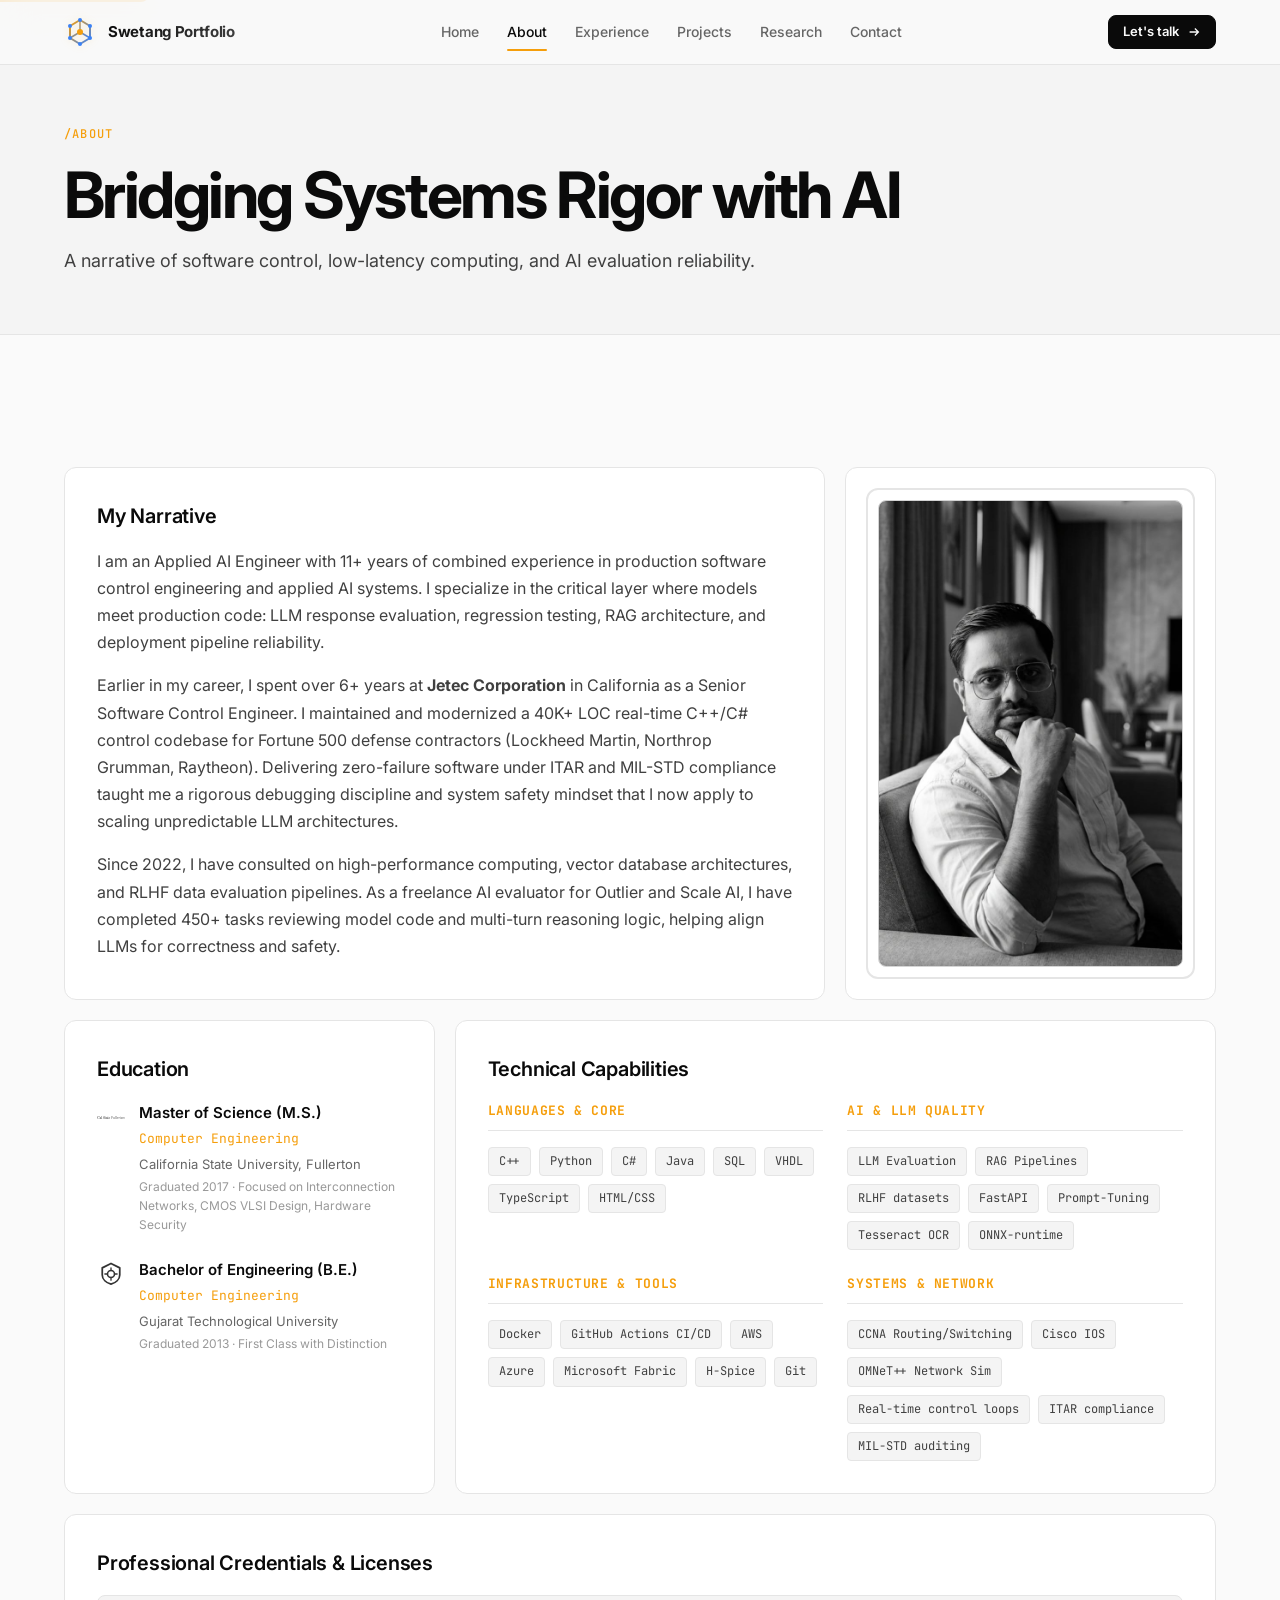
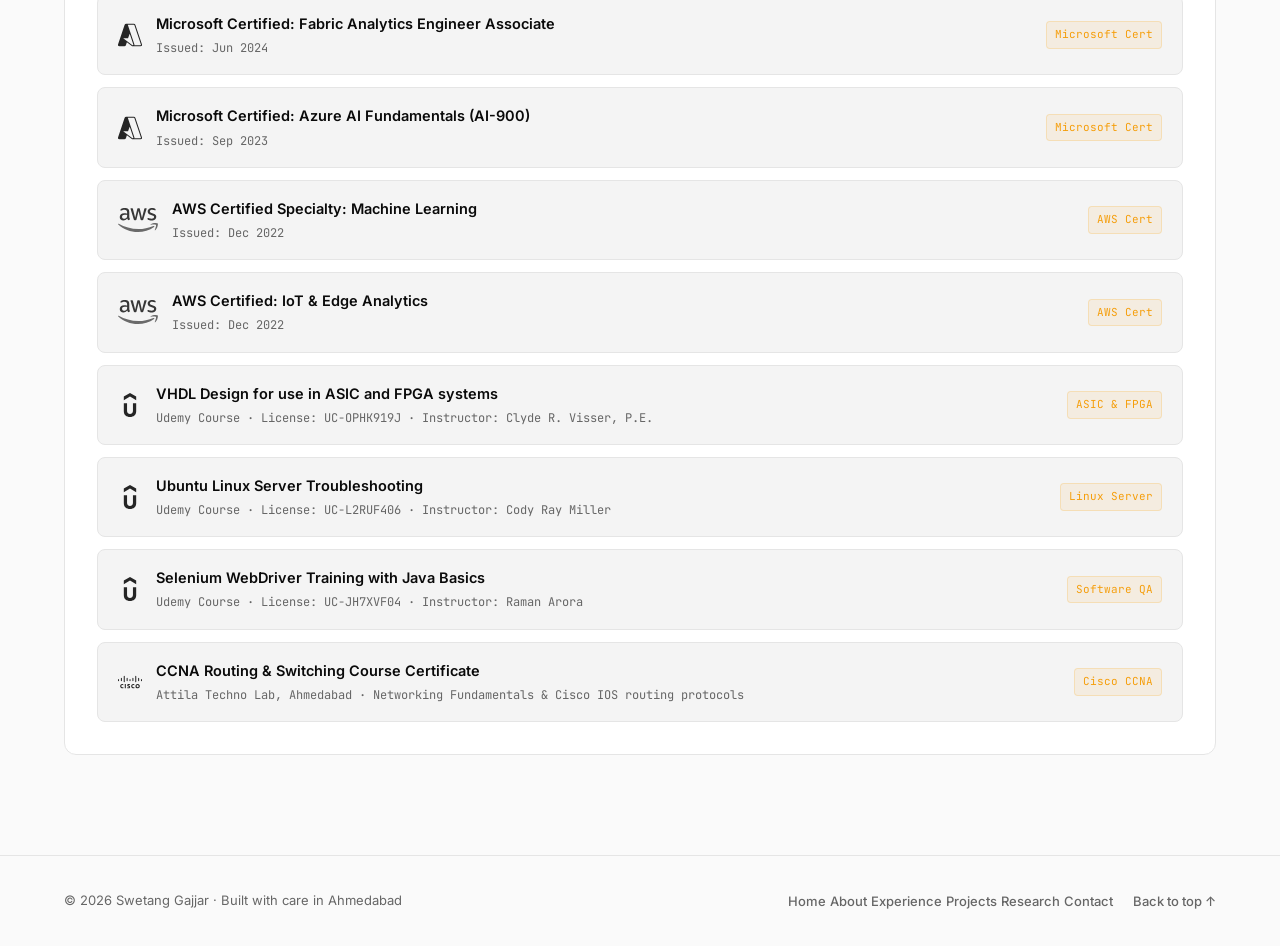
==== about.html @ 41176334 "Initial commit for V3.0 portfolio" ====
<!DOCTYPE html>
<html lang="en">
<head>
  <meta charset="UTF-8">
  <meta name="viewport" content="width=device-width, initial-scale=1.0">
  <title>About — Swetang Gajjar</title>
  <meta name="description" content="Read about Swetang Gajjar's background, education at CSU Fullerton, industry certifications, and technical expertise spanning C++, Python, and applied AI systems.">
  <meta name="theme-color" content="#0a0a0a">

  <link rel="icon" href="data:image/svg+xml,%3Csvg width='32' height='32' viewBox='0 0 32 32' fill='none' xmlns='http://www.w3.org/2000/svg'%3E%3Cdefs%3E%3ClinearGradient id='g' x1='0%25' y1='0%25' x2='100%25' y2='100%25'%3E%3Cstop offset='0%25' stop-color='%23f59e0b' /%3E%3Cstop offset='100%25' stop-color='%233b82f6' /%3E%3C/linearGradient%3E%3C/defs%3E%3Cpath d='M6 10L16 4L26 10V22L16 28L6 22V10Z' stroke='url(%23g)' stroke-width='2' stroke-linejoin='round' fill='none'/%3E%3Cpath d='M16 4V16L26 22M16 16L6 22' stroke='url(%23g)' stroke-width='1.5' stroke-linejoin='round'/%3E%3Ccircle cx='16' cy='16' r='3' fill='%23f59e0b' /%3E%3Ccircle cx='16' cy='4' r='2' fill='%233b82f6' /%3E%3Ccircle cx='6' cy='10' r='2' fill='%233b82f6' /%3E%3Ccircle cx='26' cy='10' r='2' fill='%233b82f6' /%3E%3Ccircle cx='6' cy='22' r='2' fill='%233b82f6' /%3E%3Ccircle cx='26' cy='22' r='2' fill='%233b82f6' /%3E%3Ccircle cx='16' cy='28' r='2' fill='%233b82f6' /%3E%3C/svg%3E">
  <link rel="preconnect" href="https://fonts.googleapis.com">
  <link rel="preconnect" href="https://fonts.gstatic.com" crossorigin>
  <link href="https://fonts.googleapis.com/css2?family=Inter:wght@400;500;600;700;800&family=JetBrains+Mono:wght@400;500&family=Instrument+Serif:ital@0;1&display=swap" rel="stylesheet">
  <link rel="stylesheet" href="styles.css">
  
  <script src="components.js" defer></script>
</head>
<body>
  <!-- Skip link for accessibility -->
  <a href="#main" class="skip-link">Skip to content</a>

  <!-- Custom cursor removed to restore default browser cursor -->

  <!-- Scroll progress bar -->
  <div class="scroll-progress" id="scroll-progress" aria-hidden="true"></div>

  <!-- Noise texture overlay -->
  <div class="noise" aria-hidden="true"></div>

  <!-- Shared Header Navigation -->
  <header id="global-header"></header>

  <main id="main">
    <!-- ═══ PAGE HEADER ═══ -->
    <header class="page-header" id="top">
      <div class="container">
        <span class="section-eyebrow">/about</span>
        <h1>Bridging Systems Rigor with AI</h1>
        <p>A narrative of software control, low-latency computing, and AI evaluation reliability.</p>
      </div>
    </header>

    <!-- ═══ MAIN ABOUT CONTENT (BENTO STYLE) ═══ -->
    <section class="section">
      <div class="container">
        <div class="bento-grid">
          
          <!-- Narrative Box -->
          <div class="bento-card bento-card-large" data-reveal>
            <h3>My Narrative</h3>
            <p style="margin-bottom: 16px; line-height: 1.7; color: var(--text-secondary);">
              I am an Applied AI Engineer with 11+ years of combined experience in production software control engineering and applied AI systems. I specialize in the critical layer where models meet production code: LLM response evaluation, regression testing, RAG architecture, and deployment pipeline reliability.
            </p>
            <p style="margin-bottom: 16px; line-height: 1.7; color: var(--text-secondary);">
              Earlier in my career, I spent over 6+ years at <strong>Jetec Corporation</strong> in California as a Senior Software Control Engineer. I maintained and modernized a 40K+ LOC real-time C++/C# control codebase for Fortune 500 defense contractors (Lockheed Martin, Northrop Grumman, Raytheon). Delivering zero-failure software under ITAR and MIL-STD compliance taught me a rigorous debugging discipline and system safety mindset that I now apply to scaling unpredictable LLM architectures.
            </p>
            <p style="line-height: 1.7; color: var(--text-secondary);">
              Since 2022, I have consulted on high-performance computing, vector database architectures, and RLHF data evaluation pipelines. As a freelance AI evaluator for Outlier and Scale AI, I have completed 450+ tasks reviewing model code and multi-turn reasoning logic, helping align LLMs for correctness and safety.
            </p>
          </div>

          <!-- Profile Picture Card -->
          <div class="bento-card" style="display: flex; align-items: center; justify-content: center;" data-reveal data-reveal-delay="100">
            <div class="about-hero-image-wrap">
              <img src="assets/portrait-bw.jpg" alt="Swetang Gajjar Portrait" class="about-hero-img">
            </div>
          </div>

          <!-- Education Card -->
          <div class="bento-card" data-reveal>
            <h3>Education</h3>
            <div class="education-card-hover" style="margin-bottom: 24px; display: flex; gap: 14px; align-items: flex-start;">
              <img src="assets/logos/csu-fullerton.svg" class="education-logo" alt="Cal State Fullerton Logo" style="width: 28px; height: 28px; margin-top: 2px;">
              <div>
                <h4 style="font-size: 15px; font-weight: 600; color: var(--text);">Master of Science (M.S.)</h4>
                <p style="font-size: 13px; font-family: var(--font-mono); color: var(--accent); margin: 4px 0;">Computer Engineering</p>
                <p style="font-size: 13px; color: var(--text-muted);">California State University, Fullerton</p>
                <p style="font-size: 12px; color: var(--text-faint); margin-top: 2px;">Graduated 2017 · Focused on Interconnection Networks, CMOS VLSI Design, Hardware Security</p>
              </div>
            </div>
            <div class="education-card-hover" style="display: flex; gap: 14px; align-items: flex-start;">
              <img src="assets/logos/gtu.svg" class="education-logo" alt="Gujarat Technological University Logo" style="width: 28px; height: 28px; margin-top: 2px;">
              <div>
                <h4 style="font-size: 15px; font-weight: 600; color: var(--text);">Bachelor of Engineering (B.E.)</h4>
                <p style="font-size: 13px; font-family: var(--font-mono); color: var(--accent); margin: 4px 0;">Computer Engineering</p>
                <p style="font-size: 13px; color: var(--text-muted);">Gujarat Technological University</p>
                <p style="font-size: 12px; color: var(--text-faint); margin-top: 2px;">Graduated 2013 · First Class with Distinction</p>
              </div>
            </div>
          </div>

          <!-- Tech Stack Bento Card -->
          <div class="bento-card bento-card-large" data-reveal data-reveal-delay="100">
            <h3>Technical Capabilities</h3>
            <div style="display: grid; grid-template-columns: repeat(2, 1fr); gap: 24px;">
              <div>
                <h4 class="tech-category-title">Languages &amp; Core</h4>
                <div class="tech-tag-list">
                  <span>C++</span>
                  <span>Python</span>
                  <span>C#</span>
                  <span>Java</span>
                  <span>SQL</span>
                  <span>VHDL</span>
                  <span>TypeScript</span>
                  <span>HTML/CSS</span>
                </div>
              </div>
              <div>
                <h4 class="tech-category-title">AI &amp; LLM Quality</h4>
                <div class="tech-tag-list">
                  <span>LLM Evaluation</span>
                  <span>RAG Pipelines</span>
                  <span>RLHF datasets</span>
                  <span>FastAPI</span>
                  <span>Prompt-Tuning</span>
                  <span>Tesseract OCR</span>
                  <span>ONNX-runtime</span>
                </div>
              </div>
              <div>
                <h4 class="tech-category-title">Infrastructure &amp; Tools</h4>
                <div class="tech-tag-list">
                  <span>Docker</span>
                  <span>GitHub Actions CI/CD</span>
                  <span>AWS</span>
                  <span>Azure</span>
                  <span>Microsoft Fabric</span>
                  <span>H-Spice</span>
                  <span>Git</span>
                </div>
              </div>
              <div>
                <h4 class="tech-category-title">Systems &amp; Network</h4>
                <div class="tech-tag-list">
                  <span>CCNA Routing/Switching</span>
                  <span>Cisco IOS</span>
                  <span>OMNeT++ Network Sim</span>
                  <span>Real-time control loops</span>
                  <span>ITAR compliance</span>
                  <span>MIL-STD auditing</span>
                </div>
              </div>
            </div>
          </div>

          <!-- Certifications Bento Card (Full Width) -->
          <div class="bento-card bento-card-full" data-reveal>
            <h3>Professional Credentials &amp; Licenses</h3>
            <div class="cert-list">
              <div class="cert-card" data-brand="azure">
                <div class="cert-card-wrap">
                  <img src="assets/logos/azure.svg" class="cert-logo" alt="Microsoft Azure Logo">
                  <div class="cert-info">
                    <h4>Microsoft Certified: Fabric Analytics Engineer Associate</h4>
                    <p>Issued: Jun 2024</p>
                  </div>
                </div>
                <div class="cert-badge">Microsoft Cert</div>
              </div>
              <div class="cert-card" data-brand="azure">
                <div class="cert-card-wrap">
                  <img src="assets/logos/azure.svg" class="cert-logo" alt="Microsoft Azure Logo">
                  <div class="cert-info">
                    <h4>Microsoft Certified: Azure AI Fundamentals (AI-900)</h4>
                    <p>Issued: Sep 2023</p>
                  </div>
                </div>
                <div class="cert-badge">Microsoft Cert</div>
              </div>
              <div class="cert-card" data-brand="aws">
                <div class="cert-card-wrap">
                  <img src="assets/logos/aws.svg" class="cert-logo" alt="AWS Logo">
                  <div class="cert-info">
                    <h4>AWS Certified Specialty: Machine Learning</h4>
                    <p>Issued: Dec 2022</p>
                  </div>
                </div>
                <div class="cert-badge">AWS Cert</div>
              </div>
              <div class="cert-card" data-brand="aws">
                <div class="cert-card-wrap">
                  <img src="assets/logos/aws.svg" class="cert-logo" alt="AWS Logo">
                  <div class="cert-info">
                    <h4>AWS Certified: IoT &amp; Edge Analytics</h4>
                    <p>Issued: Dec 2022</p>
                  </div>
                </div>
                <div class="cert-badge">AWS Cert</div>
              </div>
              <div class="cert-card" data-brand="udemy">
                <div class="cert-card-wrap">
                  <img src="assets/logos/udemy.svg" class="cert-logo" alt="Udemy Logo">
                  <div class="cert-info">
                    <h4>VHDL Design for use in ASIC and FPGA systems</h4>
                    <p>Udemy Course · License: UC-OPHK919J · Instructor: Clyde R. Visser, P.E.</p>
                  </div>
                </div>
                <div class="cert-badge">ASIC &amp; FPGA</div>
              </div>
              <div class="cert-card" data-brand="udemy">
                <div class="cert-card-wrap">
                  <img src="assets/logos/udemy.svg" class="cert-logo" alt="Udemy Logo">
                  <div class="cert-info">
                    <h4>Ubuntu Linux Server Troubleshooting</h4>
                    <p>Udemy Course · License: UC-L2RUF406 · Instructor: Cody Ray Miller</p>
                  </div>
                </div>
                <div class="cert-badge">Linux Server</div>
              </div>
              <div class="cert-card" data-brand="udemy">
                <div class="cert-card-wrap">
                  <img src="assets/logos/udemy.svg" class="cert-logo" alt="Udemy Logo">
                  <div class="cert-info">
                    <h4>Selenium WebDriver Training with Java Basics</h4>
                    <p>Udemy Course · License: UC-JH7XVF04 · Instructor: Raman Arora</p>
                  </div>
                </div>
                <div class="cert-badge">Software QA</div>
              </div>
              <div class="cert-card" data-brand="cisco">
                <div class="cert-card-wrap">
                  <img src="assets/logos/cisco.svg" class="cert-logo" alt="Cisco Logo">
                  <div class="cert-info">
                    <h4>CCNA Routing &amp; Switching Course Certificate</h4>
                    <p>Attila Techno Lab, Ahmedabad · Networking Fundamentals &amp; Cisco IOS routing protocols</p>
                  </div>
                </div>
                <div class="cert-badge">Cisco CCNA</div>
              </div>
            </div>
          </div>

        </div>
      </div>
    </section>
  </main>

  <!-- Shared Footer Component -->
  <footer id="global-footer"></footer>

  <script src="app.js"></script>
</body>
</html>
---- styles.css ----
/* ═══════════════════════════════════════════════════════════════════════════
   Swetang Gajjar — Portfolio v2.0
   Award-winning depth: animated grids, magnetic buttons,
   custom cursor, animated counters, dark-mode native
   ═══════════════════════════════════════════════════════════════════════════ */

/* ── Reset & base ─────────────────────────────────────────────────── */
*,
*::before,
*::after {
  box-sizing: border-box;
  margin: 0;
  padding: 0;
}

html {
  scroll-behavior: smooth;
  scroll-padding-top: 80px;
  -webkit-text-size-adjust: 100%;
  -webkit-font-smoothing: antialiased;
  -moz-osx-font-smoothing: grayscale;
  text-rendering: optimizeLegibility;
}

:root {
  /* Dark-first palette — feels more professional and modern */
  --bg:           #0a0a0a;
  --bg-alt:       #0f0f0f;
  --bg-card:      #131313;
  --bg-elevated:  #1a1a1a;
  --bg-soft:      #1f1f1f;

  --text:         #f5f5f5;
  --text-secondary: #b4b4b4;
  --text-muted:   #8a8a8a;
  --text-faint:   #5a5a5a;

  --border:       #262626;
  --border-strong:#404040;

  --accent:       #f59e0b;      /* warm amber */
  --accent-2:     #3b82f6;      /* electric blue */
  --accent-3:     #a855f7;      /* soft purple */
  --accent-soft:  rgba(245, 158, 11, 0.1);
  --accent-2-soft:rgba(59, 130, 246, 0.1);
  --accent-3-soft:rgba(168, 85, 247, 0.1);

  --success:      #10b981;

  --max-width:    1200px;
  --radius:       8px;
  --radius-lg:    12px;
  --radius-xl:    20px;

  --shadow-sm:    0 1px 2px rgba(0,0,0,0.3);
  --shadow:       0 4px 12px rgba(0,0,0,0.4);
  --shadow-lg:    0 12px 40px rgba(0,0,0,0.5);
  --shadow-glow:  0 0 60px rgba(245, 158, 11, 0.15);

  --font-sans:    'Inter', -apple-system, BlinkMacSystemFont, sans-serif;
  --font-mono:    'JetBrains Mono', 'SF Mono', Menlo, monospace;
  --font-serif:   'Instrument Serif', Georgia, serif;
}

@media (prefers-color-scheme: light) {
  :root {
    --bg:           #fafafa;
    --bg-alt:       #f4f4f4;
    --bg-card:      #ffffff;
    --bg-elevated:  #f4f4f4;
    --bg-soft:      #ebebeb;
    --text:         #0a0a0a;
    --text-secondary:#404040;
    --text-muted:   #666666;
    --text-faint:   #999999;
    --border:       #e5e5e5;
    --border-strong:#d4d4d4;
    --accent-soft:  rgba(245, 158, 11, 0.08);
    --shadow-sm:    0 1px 2px rgba(0,0,0,0.04);
    --shadow:       0 4px 12px rgba(0,0,0,0.05);
    --shadow-lg:    0 12px 40px rgba(0,0,0,0.08);
  }
}

body {
  font-family: var(--font-sans);
  background: var(--bg);
  color: var(--text);
  line-height: 1.6;
  font-size: 16px;
  min-height: 100vh;
  overflow-x: hidden;
}

@media (max-width: 1024px) {
  body { cursor: auto; }
}

a { color: inherit; text-decoration: none; }
img, svg { display: block; max-width: 100%; }
button { font-family: inherit; cursor: pointer; border: none; background: none; color: inherit; }

/* ── Container ────────────────────────────────────────────────────── */
.container {
  max-width: var(--max-width);
  margin: 0 auto;
  padding: 0 24px;
}

/* ── Skip link ────────────────────────────────────────────────────── */
.skip-link {
  position: absolute;
  top: -40px;
  left: 0;
  background: var(--accent);
  color: #0a0a0a;
  padding: 8px 16px;
  z-index: 1000;
  border-radius: 0 0 var(--radius) 0;
  transition: top 0.2s;
  font-weight: 600;
}
.skip-link:focus { top: 0; }

/* ═══ GLOBAL EFFECTS ═══ */

/* Scroll progress bar */
.scroll-progress {
  position: fixed;
  top: 0;
  left: 0;
  height: 2px;
  width: 0%;
  background: linear-gradient(90deg, var(--accent), var(--accent-2), var(--accent-3));
  z-index: 200;
  transition: width 0.1s ease-out;
}

/* Noise texture (subtle film grain) */
.noise {
  position: fixed;
  inset: 0;
  pointer-events: none;
  z-index: 1;
  opacity: 0.025;
  background-image: url("data:image/svg+xml,%3Csvg viewBox='0 0 200 200' xmlns='http://www.w3.org/2000/svg'%3E%3Cfilter id='n'%3E%3CfeTurbulence type='fractalNoise' baseFrequency='0.9' /%3E%3C/filter%3E%3Crect width='100%25' height='100%25' filter='url(%23n)' /%3E%3C/svg%3E");
  mix-blend-mode: overlay;
}

/* Custom cursor */
.cursor {
  position: fixed;
  top: 0;
  left: 0;
  pointer-events: none;
  z-index: 9999;
  mix-blend-mode: difference;
}

.cursor-dot {
  position: absolute;
  top: 0;
  left: 0;
  width: 6px;
  height: 6px;
  background: white;
  border-radius: 50%;
  transform: translate(-50%, -50%);
  transition: width 0.2s, height 0.2s;
}

.cursor-ring {
  position: absolute;
  top: 0;
  left: 0;
  width: 36px;
  height: 36px;
  border: 1.5px solid rgba(255, 255, 255, 0.6);
  border-radius: 50%;
  transform: translate(-50%, -50%);
  transition: width 0.25s, height 0.25s, border-color 0.2s;
}

.cursor.hovering .cursor-dot { width: 4px; height: 4px; }
.cursor.hovering .cursor-ring { width: 56px; height: 56px; border-color: var(--accent); }

@media (max-width: 1024px) {
  .cursor { display: none; }
  body { cursor: auto; }
}

/* Status pill (top-right) */
.status-pill {
  position: fixed;
  top: 84px;
  right: 24px;
  z-index: 90;
  display: inline-flex;
  align-items: center;
  gap: 8px;
  padding: 6px 12px;
  background: rgba(20, 20, 20, 0.85);
  backdrop-filter: blur(12px);
  -webkit-backdrop-filter: blur(12px);
  border: 1px solid var(--border);
  border-radius: 999px;
  font-size: 12px;
  color: var(--text-secondary);
  font-family: var(--font-mono);
  opacity: 0;
  transform: translateY(-4px);
  transition: opacity 0.3s, transform 0.3s;
  pointer-events: none;
}

.status-pill.show {
  opacity: 1;
  transform: translateY(0);
}

.status-indicator {
  width: 6px;
  height: 6px;
  background: var(--success);
  border-radius: 50%;
  position: relative;
}

.status-indicator::after {
  content: '';
  position: absolute;
  inset: -3px;
  border-radius: 50%;
  background: var(--success);
  opacity: 0.3;
  animation: pulse 2s ease-in-out infinite;
}

@keyframes pulse {
  0%, 100% { transform: scale(1); opacity: 0.3; }
  50% { transform: scale(2.5); opacity: 0; }
}

@media (max-width: 768px) {
  .status-pill { display: none; }
}

/* ═══ HEADER / NAV ═══ */
.header {
  position: fixed;
  top: 0;
  left: 0;
  right: 0;
  z-index: 1000;
  background: rgba(10, 10, 10, 0.75);
  backdrop-filter: saturate(180%) blur(20px);
  -webkit-backdrop-filter: saturate(180%) blur(20px);
  border-bottom: 1px solid var(--border);
}

@media (prefers-color-scheme: light) {
  .header { background: rgba(250, 250, 250, 0.8); }
}

.nav {
  display: flex;
  align-items: center;
  justify-content: space-between;
  height: 64px;
  gap: 32px;
}

.logo {
  display: flex;
  align-items: center;
  gap: 12px;
  font-weight: 600;
  font-size: 15px;
  letter-spacing: -0.01em;
  color: var(--text);
  text-decoration: none;
}

.logo-symbol {
  flex-shrink: 0;
  transition: transform 0.4s cubic-bezier(0.175, 0.885, 0.32, 1.275), filter 0.3s;
  filter: drop-shadow(0 0 4px rgba(245, 158, 11, 0.15));
}

.logo:hover .logo-symbol {
  transform: rotate(30deg) scale(1.05);
  filter: drop-shadow(0 0 8px rgba(245, 158, 11, 0.35)) drop-shadow(0 0 12px rgba(59, 130, 246, 0.25));
}

.logo-text {
  font-family: var(--font-sans);
  font-size: 15px;
  font-weight: 700;
  letter-spacing: -0.02em;
  color: var(--text);
  background: linear-gradient(135deg, var(--text), var(--text-secondary));
  -webkit-background-clip: text;
  -webkit-text-fill-color: transparent;
  transition: opacity 0.2s;
}

.logo:hover .logo-text {
  background: linear-gradient(135deg, var(--accent), var(--accent-2));
  -webkit-background-clip: text;
  -webkit-text-fill-color: transparent;
}

.nav-links {
  display: flex;
  gap: 4px;
  flex: 1;
  justify-content: center;
}

.nav-links a {
  padding: 8px 12px;
  font-size: 14px;
  font-weight: 500;
  color: var(--text-muted);
  border-radius: 6px;
  transition: color 0.15s, background 0.15s;
  position: relative;
}

.nav-links a::after {
  content: '';
  position: absolute;
  bottom: 0;
  left: 12px;
  right: 12px;
  height: 2px;
  background: var(--accent);
  border-radius: 2px;
  transform: scaleX(0);
  transition: transform 0.25s cubic-bezier(0.25, 0.46, 0.45, 0.94);
  transform-origin: center;
}

.nav-links a:hover { color: var(--text); }
.nav-links a:hover::after { transform: scaleX(1); }
.nav-links a.active { color: var(--text); }
.nav-links a.active::after { transform: scaleX(1); }

.mobile-toggle {
  display: none;
  flex-direction: column;
  gap: 4px;
  padding: 8px;
}

.mobile-toggle span {
  display: block;
  width: 20px;
  height: 2px;
  background: var(--text);
  border-radius: 1px;
  transition: transform 0.2s, opacity 0.2s;
}

.mobile-toggle.open span:nth-child(1) {
  transform: translateY(6px) rotate(45deg);
}

.mobile-toggle.open span:nth-child(2) {
  opacity: 0;
}

.mobile-toggle.open span:nth-child(3) {
  transform: translateY(-6px) rotate(-45deg);
}

/* ═══ BUTTONS ═══ */
.btn {
  display: inline-flex;
  align-items: center;
  justify-content: center;
  gap: 8px;
  padding: 12px 18px;
  font-size: 14px;
  font-weight: 600;
  border-radius: var(--radius);
  transition: all 0.2s;
  cursor: pointer;
  white-space: nowrap;
  line-height: 1.2;
  border: 1px solid transparent;
  position: relative;
  overflow: hidden;
  text-decoration: none;
}

.btn-sm { padding: 8px 14px; font-size: 13px; }

.btn-primary {
  background: var(--text);
  color: var(--bg);
  border-color: var(--text);
}
.btn-primary:hover {
  background: var(--accent);
  border-color: var(--accent);
  color: #0a0a0a;
  box-shadow: var(--shadow-glow);
}

.btn-ghost {
  background: var(--bg-card);
  color: var(--text);
  border: 1px solid var(--border);
}
.btn-ghost:hover {
  background: var(--bg-elevated);
  border-color: var(--border-strong);
}

/* ═══ HERO SECTION ═══ */
.hero {
  position: relative;
  padding: 100px 0 80px;
  min-height: 92vh;
  display: flex;
  align-items: center;
  overflow: hidden;
}

.hero-grid-bg {
  position: absolute;
  inset: 0;
  background-image:
    linear-gradient(var(--border) 1px, transparent 1px),
    linear-gradient(90deg, var(--border) 1px, transparent 1px);
  background-size: 56px 56px;
  background-position: center center;
  mask-image: radial-gradient(ellipse 80% 60% at 50% 30%, black, transparent 80%);
  -webkit-mask-image: radial-gradient(ellipse 80% 60% at 50% 30%, black, transparent 80%);
  opacity: 0.5;
  animation: gridFloat 30s linear infinite;
  pointer-events: none;
}

@keyframes gridFloat {
  0% { background-position: 0 0; }
  100% { background-position: 56px 56px; }
}

.hero-glow {
  position: absolute;
  top: 10%;
  left: 50%;
  transform: translateX(-50%);
  width: 600px;
  height: 600px;
  background: radial-gradient(circle, var(--accent-soft) 0%, transparent 60%);
  pointer-events: none;
  z-index: 0;
  animation: glowPulse 6s ease-in-out infinite;
}

@keyframes glowPulse {
  0%, 100% { opacity: 0.6; transform: translateX(-50%) scale(1); }
  50% { opacity: 1; transform: translateX(-50%) scale(1.1); }
}

.hero > .container { position: relative; z-index: 2; }

.hero-badge {
  display: inline-flex;
  align-items: center;
  gap: 10px;
  padding: 8px 16px;
  background: var(--bg-card);
  border: 1px solid var(--border);
  border-radius: 999px;
  font-size: 13px;
  font-weight: 500;
  color: var(--text-secondary);
  margin-bottom: 32px;
  transition: border-color 0.2s;
}
.hero-badge:hover { border-color: var(--accent); }

.pulse-dot {
  width: 6px;
  height: 6px;
  background: var(--accent);
  border-radius: 50%;
  position: relative;
}
.pulse-dot::after {
  content: '';
  position: absolute;
  inset: -3px;
  border-radius: 50%;
  background: var(--accent);
  opacity: 0.4;
  animation: pulse 2s ease-in-out infinite;
}

.badge-divider { color: var(--text-faint); }

.hero-title {
  font-size: clamp(2.5rem, 6vw, 4.5rem);
  font-weight: 700;
  line-height: 1.05;
  letter-spacing: -0.04em;
  max-width: 980px;
  margin-bottom: 28px;
  color: var(--text);
}

.hero-line { display: block; }

.underline-anim {
  position: relative;
  display: inline-block;
  color: var(--accent);
  font-style: italic;
  font-family: var(--font-serif);
  font-weight: 400;
}

.underline-anim::after {
  content: '';
  position: absolute;
  left: 0;
  right: 0;
  bottom: 0.05em;
  height: 0.18em;
  background: var(--accent-soft);
  z-index: -1;
  border-radius: 2px;
  transform-origin: left;
  animation: underlineReveal 1s ease-out 0.6s backwards;
}

@keyframes underlineReveal {
  from { transform: scaleX(0); }
  to { transform: scaleX(1); }
}

.hero-subtitle {
  font-size: clamp(1.05rem, 1.5vw, 1.2rem);
  color: var(--text-secondary);
  max-width: 720px;
  margin-bottom: 44px;
  line-height: 1.65;
}

.hero-subtitle strong {
  color: var(--text);
  font-weight: 600;
}

.hero-subtitle em {
  color: var(--accent);
  font-style: normal;
  font-weight: 600;
}

.hero-actions {
  display: flex;
  flex-wrap: wrap;
  gap: 12px;
  margin-bottom: 80px;
}

.hero-stats {
  display: grid;
  grid-template-columns: repeat(4, 1fr);
  gap: 20px;
  margin-top: 24px;
}

.stat {
  display: flex;
  flex-direction: column;
  gap: 8px;
  padding: 24px 28px;
  background: rgba(255, 255, 255, 0.015);
  border: 1px solid var(--border);
  border-radius: var(--radius-lg);
  transition: all 0.35s cubic-bezier(0.165, 0.84, 0.44, 1);
  position: relative;
  overflow: hidden;
}

.stat::before {
  content: '';
  position: absolute;
  inset: 0;
  background: linear-gradient(135deg, rgba(245, 158, 11, 0.06) 0%, transparent 100%);
  opacity: 0;
  transition: opacity 0.35s ease;
  pointer-events: none;
}

.stat:hover::before {
  opacity: 1;
}

.stat:hover {
  transform: translateY(-5px);
  border-color: rgba(245, 158, 11, 0.25);
  box-shadow: 0 12px 30px rgba(0, 0, 0, 0.4), 0 0 25px rgba(245, 158, 11, 0.04);
}

.stat-value {
  font-family: var(--font-mono);
  font-size: clamp(1.85rem, 3.2vw, 2.6rem);
  font-weight: 700;
  letter-spacing: -0.04em;
  line-height: 1;
  background: linear-gradient(135deg, var(--text) 30%, var(--text-secondary) 100%);
  -webkit-background-clip: text;
  -webkit-text-fill-color: transparent;
  transition: background 0.35s ease;
  font-variant-numeric: tabular-nums;
  margin-bottom: 2px;
}

.stat:hover .stat-value {
  background: linear-gradient(135deg, var(--accent), var(--accent-2));
  -webkit-background-clip: text;
  -webkit-text-fill-color: transparent;
}

.stat-label {
  font-size: 13.5px;
  font-weight: 500;
  color: var(--text-muted);
  line-height: 1.45;
  transition: color 0.35s ease;
}

.stat:hover .stat-label {
  color: var(--text-secondary);
}

/* ═══ MANIFESTO SECTION ═══ */
.manifesto {
  padding: 120px 0;
  position: relative;
  overflow: hidden;
}

.manifesto-slider-container {
  position: relative;
  max-width: 900px;
  margin: 0 auto;
  min-height: 280px;
  display: flex;
  align-items: center;
  justify-content: center;
}

.manifesto-slide {
  position: absolute;
  top: 0;
  left: 0;
  width: 100%;
  opacity: 0;
  visibility: hidden;
  transition: opacity 0.8s ease, visibility 0.8s ease, transform 0.8s ease;
  transform: translateY(15px);
  text-align: center;
}

.manifesto-slide.active {
  position: relative;
  opacity: 1;
  visibility: visible;
  transform: translateY(0);
}

.manifesto-mark {
  font-family: var(--font-serif);
  font-size: 180px;
  line-height: 0.5;
  color: var(--accent);
  opacity: 0.2;
  position: absolute;
  top: -20px;
  left: 50%;
  transform: translateX(-50%);
  pointer-events: none;
  z-index: -1;
}

.manifesto-text {
  font-family: var(--font-serif);
  font-size: clamp(1.75rem, 3.5vw, 2.5rem);
  line-height: 1.3;
  letter-spacing: -0.02em;
  color: var(--text);
  margin-bottom: 32px;
  font-weight: 400;
  font-style: italic;
}

.manifesto-accent {
  color: var(--accent);
  font-weight: 600;
  font-style: normal;
  display: block;
  margin-top: 12px;
}

.manifesto-attr {
  display: inline-flex;
  align-items: center;
  gap: 12px;
  color: var(--text-muted);
  font-size: 13px;
  font-family: var(--font-mono);
  text-transform: uppercase;
  letter-spacing: 0.1em;
}

.manifesto-line {
  width: 32px;
  height: 1px;
  background: var(--text-muted);
}

.slider-dots {
  display: flex;
  justify-content: center;
  gap: 8px;
  margin-top: 40px;
}

.slider-dots .dot {
  width: 8px;
  height: 8px;
  border-radius: 50%;
  background: var(--border-strong);
  cursor: pointer;
  transition: all 0.3s ease;
}

.slider-dots .dot:hover {
  background: var(--text-secondary);
}

.slider-dots .dot.active {
  background: var(--accent);
  width: 24px;
  border-radius: 4px;
}

/* ─── Private Repo & Academic Notice Banner ─── */
.private-repo-notice {
  margin-top: -8px;
  margin-bottom: 32px;
  padding: 16px 20px;
  background: rgba(245, 158, 11, 0.03);
  border: 1px dashed rgba(245, 158, 11, 0.25);
  border-radius: var(--radius-lg);
  font-size: 14px;
  color: var(--text-secondary);
  line-height: 1.5;
  display: flex;
  gap: 12px;
  align-items: flex-start;
  max-width: 100%;
}

.private-repo-notice .notice-icon {
  font-size: 16px;
  margin-top: 2px;
  flex-shrink: 0;
}

.private-repo-notice a {
  color: var(--accent);
  text-decoration: underline;
  font-weight: 500;
  transition: color 0.2s;
}

.private-repo-notice a:hover {
  color: var(--accent-2);
}

/* ═══ SECTIONS (Generic) ═══ */
.section {
  padding: 100px 0;
  position: relative;
  z-index: 2;
}

.section-alt { background: var(--bg-alt); }
.section-dark {
  background: var(--bg);
  border-top: 1px solid var(--border);
  border-bottom: 1px solid var(--border);
}

.section-header {
  margin-bottom: 64px;
  max-width: 760px;
}

.section-eyebrow {
  display: inline-block;
  font-size: 12px;
  font-weight: 500;
  color: var(--accent);
  text-transform: uppercase;
  letter-spacing: 0.1em;
  margin-bottom: 16px;
  font-family: var(--font-mono);
}

.section-title {
  font-size: clamp(2rem, 4vw, 3rem);
  font-weight: 700;
  line-height: 1.1;
  letter-spacing: -0.035em;
  color: var(--text);
  margin-bottom: 20px;
}

.section-description {
  font-size: 17px;
  color: var(--text-secondary);
  line-height: 1.65;
  max-width: 720px;
}

/* ═══ ABOUT + PILLARS ═══ */
.about-grid {
  display: grid;
  grid-template-columns: 1fr 1fr;
  gap: 64px;
  align-items: start;
}

.about-content p {
  color: var(--text-secondary);
  font-size: 16px;
  line-height: 1.7;
  margin-bottom: 18px;
}

.about-content p.lead {
  font-size: 21px;
  color: var(--text);
  line-height: 1.5;
  font-weight: 500;
  margin-bottom: 24px;
}

.about-content strong {
  color: var(--text);
  font-weight: 600;
  background: linear-gradient(180deg, transparent 65%, var(--accent-soft) 65%);
  padding: 0 2px;
}

.pillar-stack {
  display: flex;
  flex-direction: column;
  gap: 20px;
}

.pillar {
  display: flex;
  gap: 20px;
  padding: 24px;
  background: var(--bg-card);
  border: 1px solid var(--border);
  border-radius: var(--radius-lg);
  transition: all 0.3s;
  position: relative;
  overflow: hidden;
}

.pillar::before {
  content: '';
  position: absolute;
  top: 0;
  left: 0;
  width: 3px;
  height: 100%;
  background: var(--accent);
  transform: scaleY(0);
  transform-origin: top;
  transition: transform 0.3s;
}

.pillar:hover {
  border-color: var(--border-strong);
  transform: translateX(4px);
}

.pillar:hover::before { transform: scaleY(1); }

.pillar-num {
  font-family: var(--font-mono);
  font-size: 14px;
  font-weight: 700;
  color: var(--accent);
  padding-top: 2px;
  flex-shrink: 0;
}

.pillar-body { flex: 1; }

.pillar-body h3 {
  font-size: 17px;
  font-weight: 600;
  color: var(--text);
  margin-bottom: 8px;
  letter-spacing: -0.01em;
}

.pillar-body p {
  font-size: 14px;
  color: var(--text-muted);
  line-height: 1.6;
  margin-bottom: 12px;
}

.pillar-tag {
  display: inline-block;
  font-size: 11px;
  font-weight: 600;
  padding: 3px 8px;
  background: var(--bg-elevated);
  color: var(--text-secondary);
  border-radius: 4px;
  font-family: var(--font-mono);
  letter-spacing: 0.05em;
  text-transform: uppercase;
}

/* ═══ NOW SECTION ═══ */
.now-grid {
  display: grid;
  grid-template-columns: 360px 1fr;
  gap: 80px;
  align-items: start;
}

.now-left .section-description { font-size: 16px; }

.now-cards {
  display: flex;
  flex-direction: column;
  gap: 20px;
}

.now-card {
  padding: 28px;
  background: var(--bg-card);
  border: 1px solid var(--border);
  border-radius: var(--radius-lg);
  transition: all 0.3s;
}

.now-card:hover {
  border-color: var(--accent);
  box-shadow: 0 0 0 1px var(--accent-soft);
}

.now-status {
  display: inline-flex;
  align-items: center;
  gap: 8px;
  padding: 4px 10px;
  background: var(--bg-elevated);
  border-radius: 999px;
  font-size: 11px;
  font-weight: 600;
  text-transform: uppercase;
  letter-spacing: 0.05em;
  color: var(--success);
  font-family: var(--font-mono);
  margin-bottom: 16px;
}

.now-pulse {
  width: 6px;
  height: 6px;
  background: var(--success);
  border-radius: 50%;
  position: relative;
}
.now-pulse::after {
  content: '';
  position: absolute;
  inset: -3px;
  background: var(--success);
  border-radius: 50%;
  opacity: 0.3;
  animation: pulse 2s ease-in-out infinite;
}
.now-pulse-pending {
  background: var(--accent);
}
.now-pulse-pending::after { background: var(--accent); }

.now-card h3 {
  font-size: 19px;
  font-weight: 600;
  color: var(--text);
  margin-bottom: 10px;
  letter-spacing: -0.01em;
}

.now-card p {
  font-size: 14.5px;
  color: var(--text-secondary);
  line-height: 1.6;
  margin-bottom: 16px;
}

.now-tags {
  display: flex;
  flex-wrap: wrap;
  gap: 6px;
}

.now-tags span {
  font-size: 12px;
  font-weight: 500;
  padding: 3px 8px;
  background: var(--bg-elevated);
  color: var(--text-muted);
  border-radius: 4px;
  font-family: var(--font-mono);
  border: 1px solid var(--border);
}

/* ═══ TIMELINE ═══ */
.timeline {
  display: flex;
  flex-direction: column;
  gap: 0;
  position: relative;
  max-width: 880px;
}

.timeline-item {
  display: grid;
  grid-template-columns: 32px 1fr;
  gap: 24px;
  padding-bottom: 56px;
  position: relative;
}

.timeline-item:last-child { padding-bottom: 0; }

.timeline-rail {
  position: absolute;
  left: 11px;
  top: 24px;
  bottom: 0;
  width: 1px;
  background: linear-gradient(180deg, var(--border-strong), var(--border) 60%, transparent);
}

.timeline-item:last-child .timeline-rail { display: none; }

.timeline-marker {
  position: relative;
  padding-top: 10px;
}

.timeline-dot {
  width: 14px;
  height: 14px;
  border-radius: 50%;
  background: var(--bg);
  border: 2px solid var(--border-strong);
  position: relative;
  z-index: 1;
}

.timeline-dot.current {
  background: var(--accent);
  border-color: var(--accent);
  box-shadow: 0 0 0 4px var(--accent-soft);
}

.timeline-pulse {
  position: absolute;
  inset: -3px;
  border-radius: 50%;
  background: var(--accent);
  opacity: 0.3;
  animation: pulse 2.5s ease-in-out infinite;
}

.timeline-content {
  padding-top: 4px;
}

.timeline-meta {
  display: flex;
  align-items: center;
  gap: 8px;
  margin-bottom: 10px;
  flex-wrap: wrap;
}

.timeline-date {
  font-size: 13px;
  color: var(--text-muted);
  font-family: var(--font-mono);
  font-weight: 500;
}

.timeline-badge {
  font-size: 10px;
  font-weight: 700;
  padding: 3px 8px;
  border-radius: 999px;
  text-transform: uppercase;
  letter-spacing: 0.05em;
}

.current-badge {
  background: var(--accent-soft);
  color: var(--accent);
}

.timeline-tag {
  font-size: 11px;
  font-weight: 500;
  padding: 3px 8px;
  background: var(--bg-elevated);
  color: var(--text-muted);
  border-radius: 999px;
  border: 1px solid var(--border);
}

.timeline-role {
  font-size: 21px;
  font-weight: 600;
  color: var(--text);
  letter-spacing: -0.015em;
  margin-bottom: 4px;
  line-height: 1.3;
}

.timeline-company {
  font-size: 14px;
  color: var(--text-muted);
  margin-bottom: 18px;
  font-family: var(--font-mono);
}

.timeline-bullets {
  list-style: none;
  display: flex;
  flex-direction: column;
  gap: 10px;
}

.timeline-bullets li {
  position: relative;
  padding-left: 20px;
  font-size: 14.5px;
  color: var(--text-secondary);
  line-height: 1.65;
}

.timeline-bullets li::before {
  content: '';
  position: absolute;
  left: 0;
  top: 10px;
  width: 6px;
  height: 6px;
  background: var(--accent);
  border-radius: 50%;
}

.timeline-bullets strong {
  color: var(--text);
  font-weight: 600;
  background: linear-gradient(180deg, transparent 60%, var(--accent-soft) 60%);
  padding: 0 2px;
}

/* ═══ PROJECTS ═══ */
.projects-grid {
  display: grid;
  grid-template-columns: 1fr 1fr;
  gap: 24px;
}

.project-card {
  position: relative;
  background: var(--bg-card);
  border: 1px solid var(--border);
  border-radius: var(--radius-xl);
  padding: 32px;
  transition: all 0.3s cubic-bezier(0.4, 0, 0.2, 1);
  display: flex;
  flex-direction: column;
  overflow: hidden;
  isolation: isolate;
}

.project-glow {
  position: absolute;
  top: -50%;
  right: -50%;
  width: 200%;
  height: 200%;
  background: radial-gradient(circle, var(--accent-soft) 0%, transparent 50%);
  opacity: 0;
  transition: opacity 0.4s;
  pointer-events: none;
  z-index: -1;
}

.project-card:hover .project-glow { opacity: 1; }
.project-card:hover {
  border-color: var(--border-strong);
  transform: translateY(-4px);
  box-shadow: var(--shadow);
}

.project-featured {
  grid-column: span 2;
  background: linear-gradient(135deg, var(--bg-card) 0%, var(--bg-elevated) 100%);
  border-color: var(--border-strong);
}

.project-featured .project-glow {
  background: radial-gradient(circle, var(--accent-soft) 0%, transparent 50%);
}

.project-header {
  display: flex;
  justify-content: space-between;
  align-items: center;
  margin-bottom: 20px;
}

.project-icon-wrap {
  position: relative;
  width: 56px;
  height: 56px;
  display: inline-flex;
  align-items: center;
  justify-content: center;
  background: var(--bg-elevated);
  border: 1px solid var(--border);
  border-radius: var(--radius);
  transition: all 0.3s;
}

.project-card:hover .project-icon-wrap {
  background: var(--bg-card);
  border-color: var(--accent);
}

.project-icon {
  font-size: 28px;
  font-family: var(--font-mono);
  font-weight: 700;
  background: linear-gradient(135deg, var(--accent), var(--accent-2));
  -webkit-background-clip: text;
  background-clip: text;
  -webkit-text-fill-color: transparent;
  color: transparent;
}

.project-tag {
  font-size: 10px;
  font-weight: 700;
  padding: 5px 10px;
  background: var(--bg-elevated);
  border-radius: 999px;
  text-transform: uppercase;
  letter-spacing: 0.05em;
  border: 1px solid var(--border);
  color: var(--text-muted);
}

.tag-amber { color: var(--accent); border-color: rgba(245, 158, 11, 0.3); background: var(--accent-soft); }
.tag-blue  { color: var(--accent-2); border-color: rgba(59, 130, 246, 0.3); background: var(--accent-2-soft); }
.tag-purple{ color: var(--accent-3); border-color: rgba(168, 85, 247, 0.3); background: var(--accent-3-soft); }
.tag-green { color: var(--success);  border-color: rgba(16, 185, 129, 0.3); background: rgba(16, 185, 129, 0.1); }

.project-title {
  font-size: 22px;
  font-weight: 700;
  color: var(--text);
  letter-spacing: -0.015em;
  margin-bottom: 12px;
  line-height: 1.25;
}

.project-featured .project-title { font-size: 28px; }

.project-description {
  font-size: 14.5px;
  color: var(--text-secondary);
  line-height: 1.65;
  margin-bottom: 24px;
}

.project-description strong {
  color: var(--text);
  font-weight: 600;
}

.project-stats {
  display: grid;
  grid-template-columns: repeat(3, 1fr);
  gap: 12px;
  padding: 16px 0;
  margin-bottom: 20px;
  border-top: 1px solid var(--border);
  border-bottom: 1px solid var(--border);
}

.project-stat-value {
  font-size: 18px;
  font-weight: 700;
  color: var(--text);
  letter-spacing: -0.02em;
  margin-bottom: 2px;
  font-family: var(--font-mono);
}

.project-featured .project-stat-value { font-size: 22px; }

.project-stat-label {
  font-size: 11px;
  color: var(--text-muted);
  text-transform: uppercase;
  letter-spacing: 0.05em;
  font-weight: 500;
}

.project-tech {
  display: flex;
  flex-wrap: wrap;
  gap: 6px;
  margin-bottom: 24px;
}

.project-tech span {
  font-size: 12px;
  font-weight: 500;
  padding: 4px 10px;
  background: var(--bg-elevated);
  color: var(--text-secondary);
  border-radius: 5px;
  font-family: var(--font-mono);
  border: 1px solid var(--border);
}

.project-link {
  display: inline-flex;
  align-items: center;
  gap: 6px;
  font-size: 14px;
  font-weight: 600;
  color: var(--accent);
  margin-top: auto;
  transition: gap 0.2s, color 0.2s;
}

.project-link:hover { gap: 10px; color: var(--accent); }

/* ═══ WORDS / QUOTES SECTION ═══ */
.words-section { background: var(--bg); }

.words-grid {
  display: grid;
  grid-template-columns: repeat(3, 1fr);
  gap: 32px;
}

.word-card {
  padding: 32px;
  background: var(--bg-card);
  border: 1px solid var(--border);
  border-radius: var(--radius-xl);
  transition: all 0.3s;
  position: relative;
}

.word-card::after {
  content: '';
  position: absolute;
  bottom: 0;
  left: 0;
  right: 0;
  height: 2px;
  background: linear-gradient(90deg, var(--accent), var(--accent-2), var(--accent-3));
  border-radius: 0 0 var(--radius-xl) var(--radius-xl);
  transform: scaleX(0);
  transform-origin: left;
  transition: transform 0.4s;
}

.word-card:hover { border-color: var(--border-strong); }
.word-card:hover::after { transform: scaleX(1); }

.word-num {
  font-family: var(--font-serif);
  font-style: italic;
  font-size: 32px;
  color: var(--accent);
  margin-bottom: 16px;
  font-weight: 400;
}

.word-card h3 {
  font-size: 19px;
  font-weight: 600;
  color: var(--text);
  margin-bottom: 14px;
  letter-spacing: -0.01em;
  line-height: 1.3;
}

.word-card p {
  font-size: 14.5px;
  color: var(--text-secondary);
  line-height: 1.65;
}

/* ═══ CONTACT ═══ */
.contact-card {
  position: relative;
  background: var(--bg-card);
  border: 1px solid var(--border);
  border-radius: var(--radius-xl);
  padding: 80px 60px;
  text-align: center;
  overflow: hidden;
  isolation: isolate;
}

.contact-deco {
  position: absolute;
  top: 50%;
  left: 50%;
  transform: translate(-50%, -50%);
  width: 600px;
  height: 600px;
  pointer-events: none;
  z-index: -1;
}

.contact-ring {
  position: absolute;
  top: 50%;
  left: 50%;
  border: 1px solid var(--accent);
  border-radius: 50%;
  transform: translate(-50%, -50%);
  opacity: 0.15;
}

.contact-ring-1 { width: 200px; height: 200px; animation: ringPulse 4s ease-in-out infinite; }
.contact-ring-2 { width: 400px; height: 400px; animation: ringPulse 4s ease-in-out infinite 1.3s; }
.contact-ring-3 { width: 600px; height: 600px; animation: ringPulse 4s ease-in-out infinite 2.6s; }

@keyframes ringPulse {
  0%, 100% { opacity: 0.1; transform: translate(-50%, -50%) scale(1); }
  50% { opacity: 0.25; transform: translate(-50%, -50%) scale(1.05); }
}

.contact-content { position: relative; z-index: 1; }

.contact-title {
  font-size: clamp(2rem, 4vw, 3rem);
  font-weight: 700;
  letter-spacing: -0.035em;
  color: var(--text);
  margin: 12px 0 16px;
  line-height: 1.1;
}

.contact-lead {
  font-size: 16px;
  color: var(--text-secondary);
  line-height: 1.7;
  margin-bottom: 48px;
  max-width: 600px;
  margin-left: auto;
  margin-right: auto;
}

.contact-lead strong {
  color: var(--text);
  font-weight: 600;
}

.contact-grid {
  display: grid;
  grid-template-columns: repeat(3, 1fr);
  gap: 16px;
  margin-bottom: 40px;
}

.contact-item {
  display: flex;
  align-items: center;
  gap: 14px;
  padding: 18px 20px;
  background: var(--bg-elevated);
  border: 1px solid var(--border);
  border-radius: var(--radius);
  text-align: left;
  transition: all 0.2s;
}

.contact-item:hover {
  border-color: var(--accent);
  background: var(--accent-soft);
  transform: translateY(-2px);
}

.contact-icon {
  flex-shrink: 0;
  width: 38px;
  height: 38px;
  display: inline-flex;
  align-items: center;
  justify-content: center;
  background: var(--bg);
  color: var(--accent);
  border-radius: 8px;
  border: 1px solid var(--border);
  transition: all 0.2s;
}

.contact-item:hover .contact-icon {
  background: var(--accent);
  color: #0a0a0a;
  border-color: var(--accent);
}

.contact-label {
  font-size: 11px;
  color: var(--text-muted);
  text-transform: uppercase;
  letter-spacing: 0.05em;
  margin-bottom: 2px;
  font-weight: 600;
}

.contact-value {
  font-size: 13.5px;
  color: var(--text);
  font-weight: 500;
  word-break: break-all;
}

.contact-footer {
  padding-top: 28px;
  border-top: 1px solid var(--border);
  font-size: 12.5px;
  color: var(--text-muted);
}

/* ═══ FOOTER ═══ */
.footer {
  padding: 32px 0;
  border-top: 1px solid var(--border);
  background: var(--bg);
}

.footer-content {
  display: flex;
  align-items: center;
  justify-content: space-between;
  flex-wrap: wrap;
  gap: 16px;
}

.footer-text {
  font-size: 13px;
  color: var(--text-muted);
}

.footer-links a {
  font-size: 13px;
  color: var(--text-muted);
  font-weight: 500;
  transition: color 0.2s;
}
.footer-links a:hover { color: var(--accent); }

/* ═══ SCROLL REVEAL ═══ */
[data-reveal] {
  opacity: 0;
  transform: translateY(20px);
  transition: opacity 0.7s cubic-bezier(0.4, 0, 0.2, 1), transform 0.7s cubic-bezier(0.4, 0, 0.2, 1);
}
[data-reveal].revealed {
  opacity: 1;
  transform: translateY(0);
}

/* ═══ MAGNETIC BUTTONS ═══ */
.magnetic {
  transition: transform 0.2s cubic-bezier(0.4, 0, 0.2, 1);
}

/* ═══ RESPONSIVE ═══ */
@media (max-width: 1024px) {
  .about-grid { grid-template-columns: 1fr; gap: 48px; }
  .now-grid { grid-template-columns: 1fr; gap: 48px; }
  .projects-grid { grid-template-columns: 1fr; }
  .project-featured { grid-column: span 1; }
  .words-grid { grid-template-columns: 1fr; }
}

@media (max-width: 768px) {
  .nav-links {
    display: none;
    position: absolute;
    top: 64px;
    left: 0;
    right: 0;
    flex-direction: column;
    background: var(--bg);
    border-bottom: 1px solid var(--border);
    padding: 16px;
    gap: 4px;
  }
  .nav-links.open { display: flex; }
  .nav-links a { padding: 12px; width: 100%; }
  .nav .btn { display: none; }
  .mobile-toggle { display: flex; }

  .hero { padding: 60px 0 40px; min-height: 80vh; }
  .hero-actions { flex-direction: column; align-items: stretch; }
  .hero-actions .btn { width: 100%; justify-content: center; }
  .hero-stats { grid-template-columns: 1fr 1fr; gap: 16px; }
  .stat { padding: 20px 24px; }

  .section { padding: 60px 0; }
  .manifesto { padding: 60px 0; }
  .manifesto-mark { font-size: 120px; }

  .contact-card { padding: 48px 24px; }
  .contact-grid { grid-template-columns: 1fr; }

  .timeline-item { grid-template-columns: 24px 1fr; gap: 16px; }
  .timeline-rail { left: 7px; }
  .timeline-dot { width: 12px; height: 12px; }

  .scroll-cue { display: none; }
}

@media (max-width: 480px) {
  .container { padding: 0 16px; }
  .hero-title { font-size: 2.25rem; }
  .hero-stats { grid-template-columns: 1fr; gap: 12px; }
  .stat { padding: 20px 24px; }
}

/* Print */
@media print {
  .header, .footer, .cursor, .noise, .scroll-progress, .status-pill { display: none; }
  body { background: white; color: black; cursor: auto; }
}

/* ═══════════════════════════════════════════════════════════════════════════
   V3 UPGRADE ADDITIONS — Bento Grid, Logo Wall, Multi-Page Support
   ═══════════════════════════════════════════════════════════════════════════ */

/* Two-column hero layout on desktop */
.hero-grid {
  display: grid;
  grid-template-columns: 1.2fr 0.8fr;
  gap: 48px;
  align-items: center;
  width: 100%;
}

.hero-text-content {
  position: relative;
  z-index: 2;
  text-align: left;
}

.hero-image-content {
  position: relative;
  display: flex;
  justify-content: center;
  align-items: center;
  z-index: 2;
}

.hero-profile-wrap {
  position: relative;
  width: 320px;
  height: 320px;
  border-radius: 50%;
  padding: 6px;
  background: linear-gradient(135deg, var(--accent), var(--accent-2), var(--accent-3));
  box-shadow: var(--shadow-lg), 0 0 30px rgba(245, 158, 11, 0.2);
  transition: transform 0.5s cubic-bezier(0.175, 0.885, 0.32, 1.275);
}

.hero-profile-wrap:hover {
  transform: scale(1.05) rotate(3deg);
}

.hero-profile-img {
  width: 100%;
  height: 100%;
  object-fit: cover;
  border-radius: 50%;
  border: 4px solid var(--bg);
}

/* Grayscale Logo Wall below hero */
.logo-wall {
  padding: 40px 0;
  border-top: 1px solid var(--border);
  border-bottom: 1px solid var(--border);
  background: var(--bg-alt);
  position: relative;
  overflow: hidden;
  margin-top: 40px;
}

.logo-wall-title {
  text-align: center;
  font-family: var(--font-mono);
  font-size: 11px;
  text-transform: uppercase;
  letter-spacing: 0.12em;
  color: var(--text-muted);
  margin-bottom: 28px;
}

.logo-wall-container {
  width: 100%;
  overflow: hidden;
}

.logo-marquee-wrapper {
  display: flex;
  overflow: hidden;
  user-select: none;
  gap: 32px;
  position: relative;
  width: 100%;
}

.logo-marquee-wrapper::before,
.logo-marquee-wrapper::after {
  content: '';
  position: absolute;
  top: 0;
  width: 180px;
  height: 100%;
  z-index: 2;
  pointer-events: none;
}

.logo-marquee-wrapper::before {
  left: 0;
  background: linear-gradient(90deg, var(--bg-alt) 0%, transparent 100%);
}

.logo-marquee-wrapper::after {
  right: 0;
  background: linear-gradient(270deg, var(--bg-alt) 0%, transparent 100%);
}

.logo-marquee-content {
  display: flex;
  flex-shrink: 0;
  justify-content: space-around;
  min-width: 100%;
  gap: 32px;
  animation: marquee 30s linear infinite;
  align-items: center;
}

.logo-marquee-wrapper:hover .logo-marquee-content {
  animation-play-state: paused;
}

@keyframes marquee {
  0% { transform: translate3d(0, 0, 0); }
  100% { transform: translate3d(-100%, 0, 0); }
}

.logo-wall-item {
  display: flex;
  align-items: center;
  justify-content: center;
  gap: 12px;
  opacity: 0.55;
  transition: all 0.3s cubic-bezier(0.4, 0, 0.2, 1);
  padding: 8px 24px;
  border: 1px dashed var(--border);
  border-radius: 8px;
  background: rgba(255, 255, 255, 0.01);
  min-width: 160px;
  height: 48px;
}

.logo-wall-item:hover {
  opacity: 1;
  border-color: var(--accent);
  transform: translateY(-2px);
  background: rgba(255, 255, 255, 0.02);
  box-shadow: 0 4px 15px rgba(245, 158, 11, 0.1);
}

.company-logo-svg {
  height: 20px;
  width: auto;
  fill: currentColor;
  color: var(--text-muted);
  transition: color 0.35s ease, filter 0.35s ease;
}

.logo-wall-item:hover .company-logo-svg {
  color: var(--text);
  filter: drop-shadow(0 0 4px currentColor);
}

/* Brand specific colors on hover for credibility wall */
.logo-wall-item[title="Scale AI"]:hover .company-logo-svg { color: #00ffba; }
.logo-wall-item[title="Outlier"]:hover .company-logo-svg { color: #8b5cf6; }
.logo-wall-item[title="Jetec"]:hover .company-logo-svg { color: #f59e0b; }
.logo-wall-item[title="Lockheed Martin"]:hover .company-logo-svg { color: #0072c6; }
.logo-wall-item[title="Raytheon"]:hover .company-logo-svg { color: #e31b23; }
.logo-wall-item[title="Northrop Grumman"]:hover .company-logo-svg { color: #3b82f6; }
.logo-wall-item[title="Crane Army"]:hover .company-logo-svg { color: #10b981; }
.logo-wall-item[title="Honeywell"]:hover .company-logo-svg { color: #ff0000; }

/* Image logo styling for credibility wall */
.company-logo {
  height: 20px;
  width: auto;
  max-width: 140px;
  object-fit: contain;
  filter: grayscale(1) brightness(1.2) opacity(0.55);
  transition: filter 0.35s cubic-bezier(0.4, 0, 0.2, 1), opacity 0.35s ease, transform 0.35s ease;
}

@media (prefers-color-scheme: light) {
  .company-logo {
    filter: grayscale(1) brightness(0.4) opacity(0.65);
  }
}

.logo-wall-item:hover .company-logo {
  filter: grayscale(0) brightness(1) opacity(1);
  transform: scale(1.05);
}

/* Timeline specific company logo alignments */
.timeline-company-wrap {
  display: flex;
  align-items: center;
  gap: 8px;
  margin: 6px 0 16px;
  color: var(--text-secondary);
  font-family: var(--font-mono);
  font-size: 13.5px;
}

.timeline-company-wrap .company-logo-svg {
  height: 18px;
  color: var(--text-muted);
}

.timeline-company-wrap:hover .company-logo-svg {
  color: var(--text);
  filter: drop-shadow(0 0 4px currentColor);
}

.timeline-company-wrap:hover .timeline-item-logo[title="Scale AI"] { color: #00ffba; }
.timeline-company-wrap:hover .timeline-item-logo[title="Outlier"] { color: #8b5cf6; }
.timeline-company-wrap:hover .timeline-item-logo[title="Jetec"] { color: #f59e0b; }

.timeline-company-wrap .company-logo {
  height: 18px;
  width: auto;
  max-width: 100px;
  object-fit: contain;
  filter: grayscale(1) brightness(1.2) opacity(0.6);
  transition: filter 0.3s ease, opacity 0.3s ease;
}

@media (prefers-color-scheme: light) {
  .timeline-company-wrap .company-logo {
    filter: grayscale(1) brightness(0.4) opacity(0.7);
  }
}

.timeline-company-wrap:hover .company-logo {
  filter: grayscale(0) brightness(1) opacity(1);
}

/* About page education / cert card alignments */
.education-logo-svg {
  height: 28px;
  width: auto;
  fill: currentColor;
  color: var(--text-muted);
  flex-shrink: 0;
  transition: color 0.3s, filter 0.3s;
}

.education-card-hover:hover .education-logo-svg {
  color: var(--accent);
  filter: drop-shadow(0 0 4px var(--accent-soft));
}

.education-logo {
  height: 28px;
  width: auto;
  max-width: 40px;
  object-fit: contain;
  flex-shrink: 0;
  filter: grayscale(1) brightness(1.2) opacity(0.75);
  transition: filter 0.3s ease, opacity 0.3s ease;
}

@media (prefers-color-scheme: light) {
  .education-logo {
    filter: grayscale(1) brightness(0.5) opacity(0.8);
  }
}

.education-card-hover:hover .education-logo {
  filter: grayscale(0) brightness(1) opacity(1);
}

.cert-card-wrap {
  display: flex;
  align-items: center;
  gap: 14px;
}

.cert-logo-svg {
  height: 22px;
  width: auto;
  fill: currentColor;
  color: var(--text-muted);
  flex-shrink: 0;
  transition: color 0.3s, filter 0.3s;
}

.cert-card:hover .cert-logo-svg {
  color: var(--accent);
  filter: drop-shadow(0 0 4px var(--accent-soft));
}

/* Brand specific cert logo colors on hover */
.cert-card[data-brand="azure"]:hover .cert-logo-svg { color: #0089d6; filter: drop-shadow(0 0 4px rgba(0, 137, 214, 0.3)); }
.cert-card[data-brand="aws"]:hover .cert-logo-svg { color: #ff9900; filter: drop-shadow(0 0 4px rgba(255, 153, 0, 0.3)); }
.cert-card[data-brand="udemy"]:hover .cert-logo-svg { color: #a435f0; filter: drop-shadow(0 0 4px rgba(164, 53, 240, 0.3)); }
.cert-card[data-brand="cisco"]:hover .cert-logo-svg { color: #1ba0d7; filter: drop-shadow(0 0 4px rgba(27, 160, 215, 0.3)); }

.cert-logo {
  height: 24px;
  width: auto;
  max-width: 40px;
  object-fit: contain;
  flex-shrink: 0;
  filter: grayscale(1) brightness(1.2) opacity(0.7);
  transition: filter 0.3s ease, opacity 0.3s ease, transform 0.3s ease;
}

@media (prefers-color-scheme: light) {
  .cert-logo {
    filter: grayscale(1) brightness(0.5) opacity(0.85);
  }
}

.cert-card:hover .cert-logo {
  filter: grayscale(0) brightness(1) opacity(1);
  transform: scale(1.05);
}

/* Bento grid styles for About/Experience pages */
.bento-grid {
  display: grid;
  grid-template-columns: repeat(3, 1fr);
  gap: 20px;
  margin-top: 32px;
}

.bento-card {
  background: var(--bg-card);
  border: 1px solid var(--border);
  border-radius: var(--radius-lg);
  padding: 32px;
  transition: all 0.3s;
}

.bento-card:hover {
  border-color: var(--border-strong);
  transform: translateY(-2px);
}

.bento-card-large {
  grid-column: span 2;
}

.bento-card-full {
  grid-column: span 3;
}

.bento-card h3 {
  font-size: 20px;
  font-weight: 600;
  margin-bottom: 16px;
  color: var(--text);
  letter-spacing: -0.01em;
}

/* Technical stack visual lists */
.tech-category-title {
  font-size: 13px;
  font-family: var(--font-mono);
  text-transform: uppercase;
  letter-spacing: 0.05em;
  color: var(--accent);
  margin-bottom: 16px;
  border-bottom: 1px solid var(--border);
  padding-bottom: 8px;
}

.tech-tag-list {
  display: flex;
  flex-wrap: wrap;
  gap: 8px;
}

.tech-tag-list span {
  font-size: 12px;
  padding: 4px 10px;
  background: var(--bg-elevated);
  color: var(--text-secondary);
  border-radius: 4px;
  border: 1px solid var(--border);
  font-family: var(--font-mono);
  transition: all 0.2s;
}

.tech-tag-list span:hover {
  border-color: var(--accent-2);
  color: var(--text);
  background: var(--accent-2-soft);
}

/* Case study page layout */
.case-study-hero {
  padding: 100px 0 60px;
  border-bottom: 1px solid var(--border);
  background: var(--bg-alt);
}

.case-study-meta {
  display: flex;
  flex-wrap: wrap;
  gap: 24px;
  margin: 24px 0 0;
  font-family: var(--font-mono);
  font-size: 13px;
  color: var(--text-secondary);
}

.case-study-meta span strong {
  color: var(--text);
}

.case-study-grid {
  display: grid;
  grid-template-columns: 1.8fr 1.2fr;
  gap: 48px;
  margin-top: 48px;
}

.case-study-sidebar {
  display: flex;
  flex-direction: column;
  gap: 32px;
}

.sidebar-box {
  background: var(--bg-card);
  border: 1px solid var(--border);
  border-radius: var(--radius-lg);
  padding: 28px;
}

.sidebar-box h4 {
  font-size: 14px;
  font-family: var(--font-mono);
  text-transform: uppercase;
  letter-spacing: 0.05em;
  color: var(--accent);
  margin-bottom: 16px;
}

.sidebar-metric-list {
  display: flex;
  flex-direction: column;
  gap: 16px;
}

.sidebar-metric {
  border-left: 2px solid var(--accent-2);
  padding-left: 12px;
}

.sidebar-metric-val {
  font-size: 20px;
  font-weight: 700;
  color: var(--text);
  font-family: var(--font-mono);
}

.sidebar-metric-lbl {
  font-size: 12px;
  color: var(--text-muted);
  margin-top: 2px;
}

/* Certificate item design */
.cert-list {
  display: flex;
  flex-direction: column;
  gap: 12px;
}

.cert-card {
  display: flex;
  justify-content: space-between;
  align-items: center;
  padding: 16px 20px;
  background: var(--bg-elevated);
  border: 1px solid var(--border);
  border-radius: var(--radius);
  transition: all 0.2s;
}

.cert-card:hover {
  border-color: var(--accent);
  background: var(--accent-soft);
}

.cert-info h4 {
  font-size: 14.5px;
  font-weight: 600;
  color: var(--text);
}

.cert-info p {
  font-size: 12px;
  color: var(--text-muted);
  font-family: var(--font-mono);
  margin-top: 4px;
}

.cert-badge {
  font-size: 11px;
  font-family: var(--font-mono);
  color: var(--accent);
  background: var(--accent-soft);
  padding: 4px 8px;
  border-radius: 4px;
  border: 1px solid rgba(245, 158, 11, 0.2);
}

/* Extra decorative about styles */
.about-hero-image-wrap {
  position: relative;
  width: 100%;
  max-width: 400px;
  margin: 0 auto;
}

.about-hero-image-wrap::before {
  content: '';
  position: absolute;
  inset: -12px;
  border: 2px solid var(--border);
  border-radius: var(--radius-lg);
  z-index: -1;
  pointer-events: none;
}

.about-hero-img {
  width: 100%;
  height: auto;
  border-radius: var(--radius);
  border: 1px solid var(--border-strong);
  filter: grayscale(20%);
  transition: filter 0.3s;
}

.about-hero-image-wrap:hover .about-hero-img {
  filter: grayscale(0%);
}

/* Page headers */
.page-header {
  padding: 120px 0 60px;
  background: var(--bg-alt);
  border-bottom: 1px solid var(--border);
}

.page-header h1 {
  font-size: clamp(2.5rem, 5vw, 4rem);
  font-weight: 700;
  letter-spacing: -0.04em;
  color: var(--text);
  line-height: 1.1;
}

.page-header p {
  font-size: 18px;
  color: var(--text-secondary);
  max-width: 720px;
  margin-top: 16px;
  line-height: 1.5;
}

/* Research listing */
.research-list {
  display: flex;
  flex-direction: column;
  gap: 32px;
  margin-top: 40px;
}

.research-card {
  background: var(--bg-card);
  border: 1px solid var(--border);
  border-radius: var(--radius-lg);
  padding: 32px;
  transition: all 0.3s;
}

.research-card:hover {
  border-color: var(--border-strong);
  transform: translateY(-2px);
}

.research-title {
  font-size: 22px;
  font-weight: 600;
  color: var(--text);
  margin-bottom: 12px;
}

.research-meta {
  font-family: var(--font-mono);
  font-size: 12.5px;
  color: var(--text-muted);
  margin-bottom: 16px;
}

.research-abstract {
  font-size: 14.5px;
  color: var(--text-secondary);
  line-height: 1.65;
  margin-bottom: 20px;
}

/* Highlight box in Case Studies */
.highlight-box {
  background: var(--accent-soft);
  border-left: 4px solid var(--accent);
  padding: 16px 20px;
  border-radius: 0 var(--radius) var(--radius) 0;
  margin: 20px 0;
  font-size: 14.5px;
  color: var(--text-secondary);
  line-height: 1.6;
}

/* Responsive updates for V3 additions */
@media (max-width: 1024px) {
  .hero-grid { grid-template-columns: 1fr; text-align: center; gap: 32px; }
  .hero-text-content { text-align: center; }
  .hero-text-content .hero-actions { justify-content: center; }
  .hero-image-content { order: -1; }
  .hero-profile-wrap { width: 280px; height: 280px; }
  
  .bento-grid { grid-template-columns: 1fr; }
  .bento-card-large { grid-column: span 1; }
  .bento-card-full { grid-column: span 1; }
  
  .case-study-grid { grid-template-columns: 1fr; }
  
  .about-hero-image-wrap { margin-top: 40px; }
}

@media (max-width: 768px) {
  .logo-marquee-wrapper::before,
  .logo-marquee-wrapper::after {
    width: 80px;
  }
  .logo-wall-item {
    min-width: 130px;
    padding: 6px 16px;
    height: 42px;
  }
  .company-logo {
    height: 16px;
  }
  .cert-card { flex-direction: column; align-items: flex-start; gap: 12px; }
  .cert-badge { align-self: flex-start; }
}

@media (max-width: 480px) {
  .logo-text { font-size: 14px; }
}

@media (max-width: 360px) {
  .logo-text { display: none; }
}
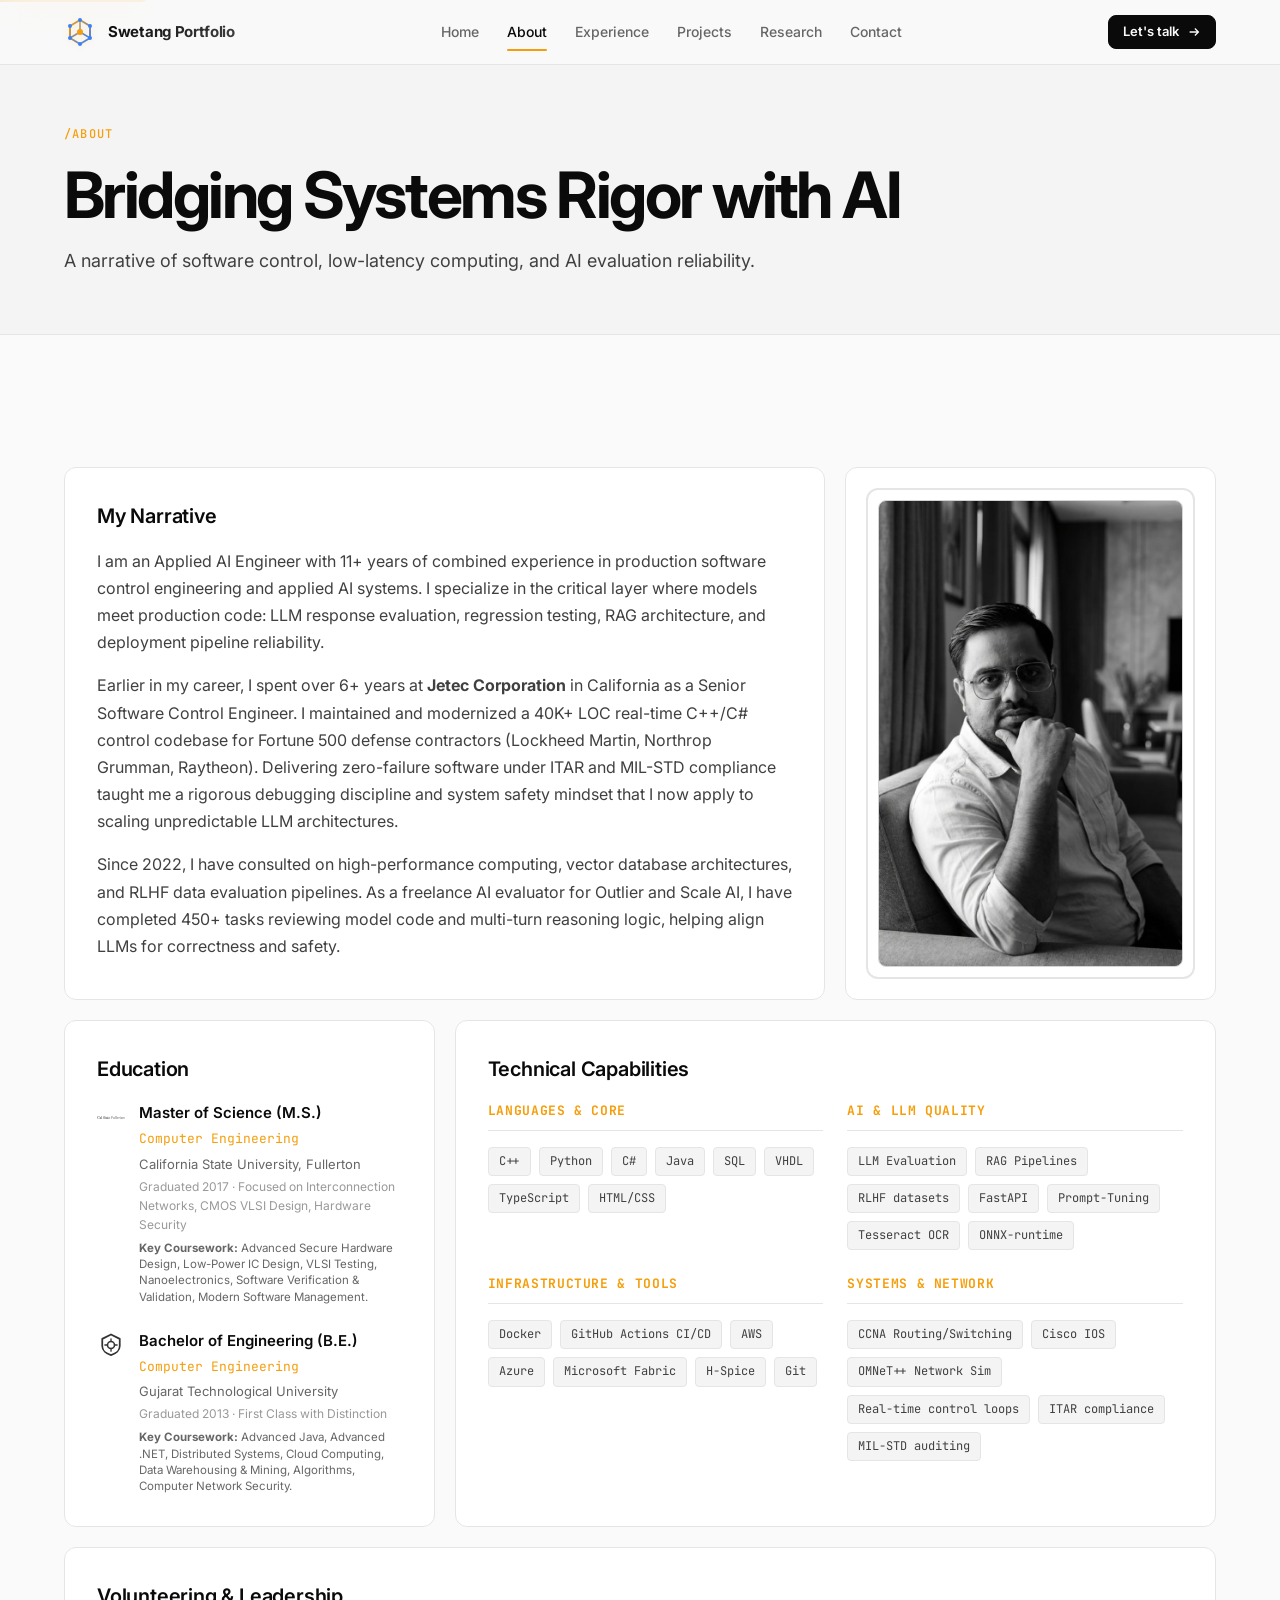
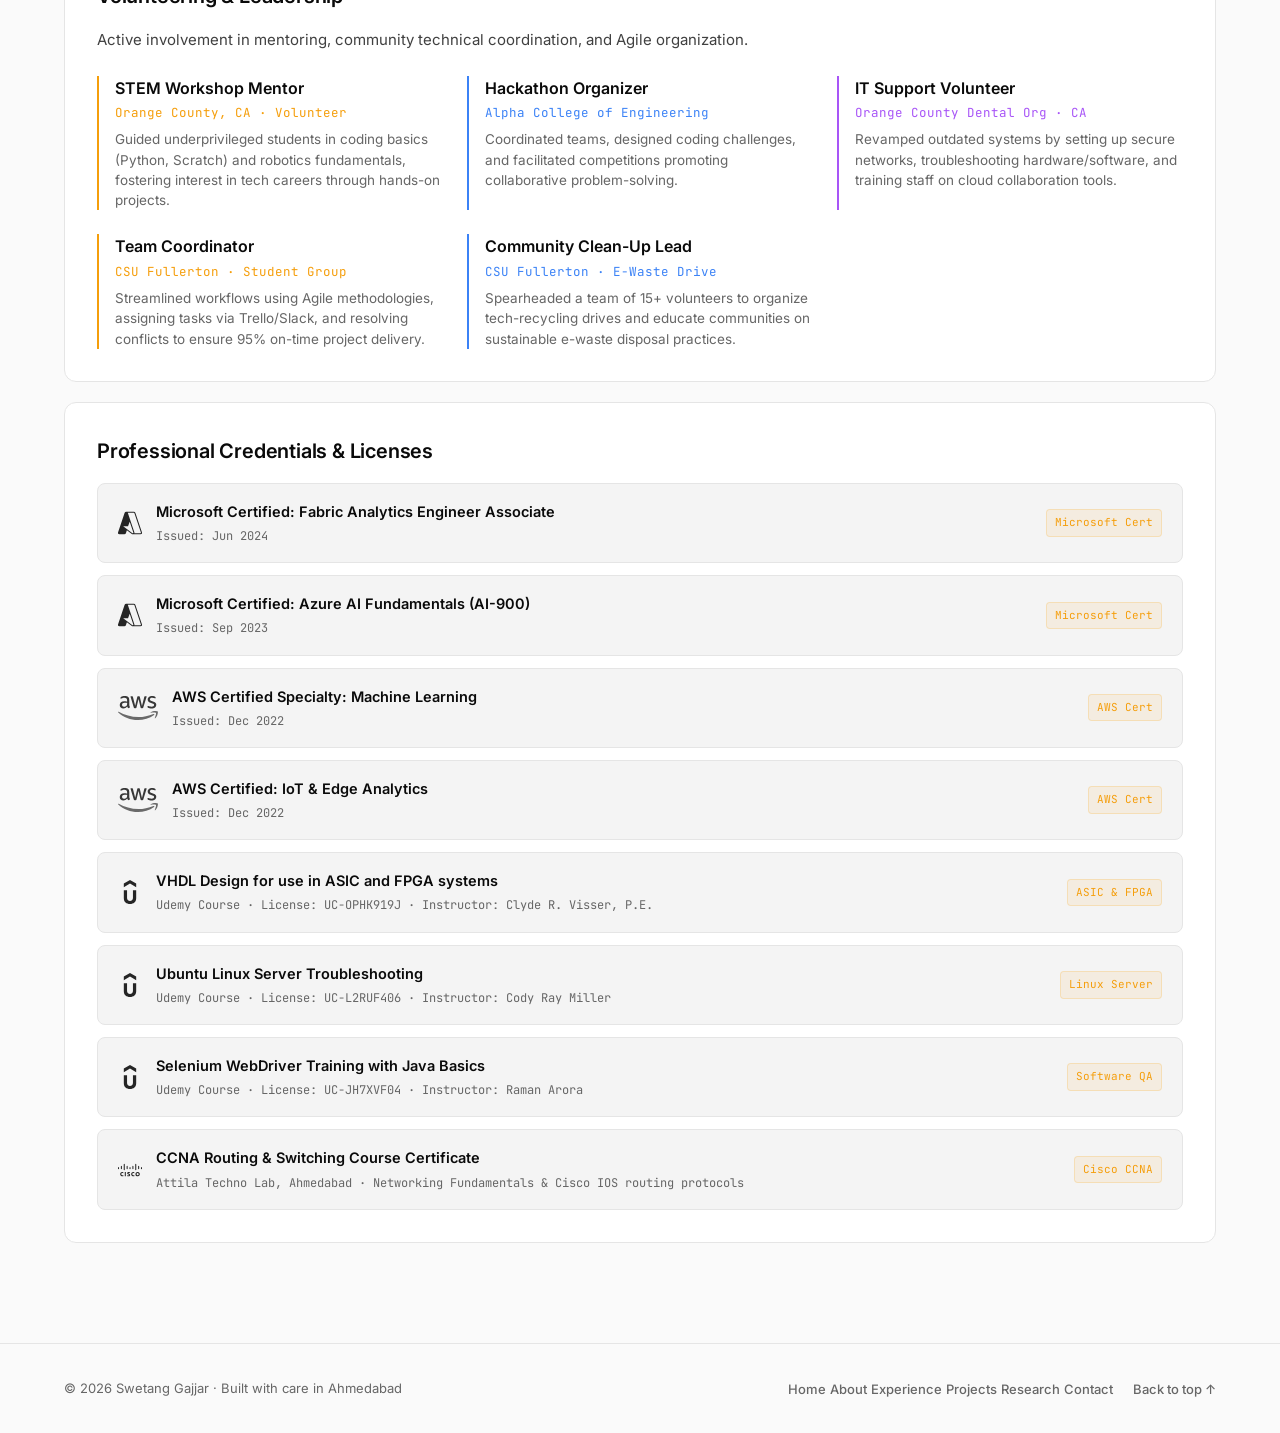
==== commit 72c14cec: "Update profile details from LinkedIn (Vitaely) - added Volunteering, Coursework, OCR & Promotion det" ====
--- a/about.html
+++ b/about.html
@@ -76,6 +76,9 @@
                 <p style="font-size: 13px; font-family: var(--font-mono); color: var(--accent); margin: 4px 0;">Computer Engineering</p>
                 <p style="font-size: 13px; color: var(--text-muted);">California State University, Fullerton</p>
                 <p style="font-size: 12px; color: var(--text-faint); margin-top: 2px;">Graduated 2017 · Focused on Interconnection Networks, CMOS VLSI Design, Hardware Security</p>
+                <div style="font-size: 11.5px; color: var(--text-muted); margin-top: 6px; line-height: 1.4;">
+                  <strong>Key Coursework:</strong> Advanced Secure Hardware Design, Low-Power IC Design, VLSI Testing, Nanoelectronics, Software Verification & Validation, Modern Software Management.
+                </div>
               </div>
             </div>
             <div class="education-card-hover" style="display: flex; gap: 14px; align-items: flex-start;">
@@ -85,6 +88,9 @@
                 <p style="font-size: 13px; font-family: var(--font-mono); color: var(--accent); margin: 4px 0;">Computer Engineering</p>
                 <p style="font-size: 13px; color: var(--text-muted);">Gujarat Technological University</p>
                 <p style="font-size: 12px; color: var(--text-faint); margin-top: 2px;">Graduated 2013 · First Class with Distinction</p>
+                <div style="font-size: 11.5px; color: var(--text-muted); margin-top: 6px; line-height: 1.4;">
+                  <strong>Key Coursework:</strong> Advanced Java, Advanced .NET, Distributed Systems, Cloud Computing, Data Warehousing & Mining, Algorithms, Computer Network Security.
+                </div>
               </div>
             </div>
           </div>
@@ -144,6 +150,51 @@
             </div>
           </div>
 
+          <!-- Volunteering & Leadership (Full Width) -->
+          <div class="bento-card bento-card-full" data-reveal>
+            <h3>Volunteering &amp; Leadership</h3>
+            <p style="margin-bottom: 24px; color: var(--text-secondary); font-size: 15px;">
+              Active involvement in mentoring, community technical coordination, and Agile organization.
+            </p>
+            <div style="display: grid; grid-template-columns: repeat(auto-fit, minmax(280px, 1fr)); gap: 24px;">
+              <div style="border-left: 2px solid var(--accent); padding-left: 16px;">
+                <h4 style="font-size: 16px; font-weight: 600; color: var(--text);">STEM Workshop Mentor</h4>
+                <p style="font-size: 12.5px; font-family: var(--font-mono); color: var(--accent); margin: 2px 0;">Orange County, CA · Volunteer</p>
+                <p style="font-size: 13.5px; color: var(--text-muted); margin-top: 6px; line-height: 1.5;">
+                  Guided underprivileged students in coding basics (Python, Scratch) and robotics fundamentals, fostering interest in tech careers through hands-on projects.
+                </p>
+              </div>
+              <div style="border-left: 2px solid var(--accent-2); padding-left: 16px;">
+                <h4 style="font-size: 16px; font-weight: 600; color: var(--text);">Hackathon Organizer</h4>
+                <p style="font-size: 12.5px; font-family: var(--font-mono); color: var(--accent-2); margin: 2px 0;">Alpha College of Engineering</p>
+                <p style="font-size: 13.5px; color: var(--text-muted); margin-top: 6px; line-height: 1.5;">
+                  Coordinated teams, designed coding challenges, and facilitated competitions promoting collaborative problem-solving.
+                </p>
+              </div>
+              <div style="border-left: 2px solid var(--accent-3); padding-left: 16px;">
+                <h4 style="font-size: 16px; font-weight: 600; color: var(--text);">IT Support Volunteer</h4>
+                <p style="font-size: 12.5px; font-family: var(--font-mono); color: var(--accent-3); margin: 2px 0;">Orange County Dental Org · CA</p>
+                <p style="font-size: 13.5px; color: var(--text-muted); margin-top: 6px; line-height: 1.5;">
+                  Revamped outdated systems by setting up secure networks, troubleshooting hardware/software, and training staff on cloud collaboration tools.
+                </p>
+              </div>
+              <div style="border-left: 2px solid var(--accent); padding-left: 16px;">
+                <h4 style="font-size: 16px; font-weight: 600; color: var(--text);">Team Coordinator</h4>
+                <p style="font-size: 12.5px; font-family: var(--font-mono); color: var(--accent); margin: 2px 0;">CSU Fullerton · Student Group</p>
+                <p style="font-size: 13.5px; color: var(--text-muted); margin-top: 6px; line-height: 1.5;">
+                  Streamlined workflows using Agile methodologies, assigning tasks via Trello/Slack, and resolving conflicts to ensure 95% on-time project delivery.
+                </p>
+              </div>
+              <div style="border-left: 2px solid var(--accent-2); padding-left: 16px;">
+                <h4 style="font-size: 16px; font-weight: 600; color: var(--text);">Community Clean-Up Lead</h4>
+                <p style="font-size: 12.5px; font-family: var(--font-mono); color: var(--accent-2); margin: 2px 0;">CSU Fullerton · E-Waste Drive</p>
+                <p style="font-size: 13.5px; color: var(--text-muted); margin-top: 6px; line-height: 1.5;">
+                  Spearheaded a team of 15+ volunteers to organize tech-recycling drives and educate communities on sustainable e-waste disposal practices.
+                </p>
+              </div>
+            </div>
+          </div>
+
           <!-- Certifications Bento Card (Full Width) -->
           <div class="bento-card bento-card-full" data-reveal>
             <h3>Professional Credentials &amp; Licenses</h3>
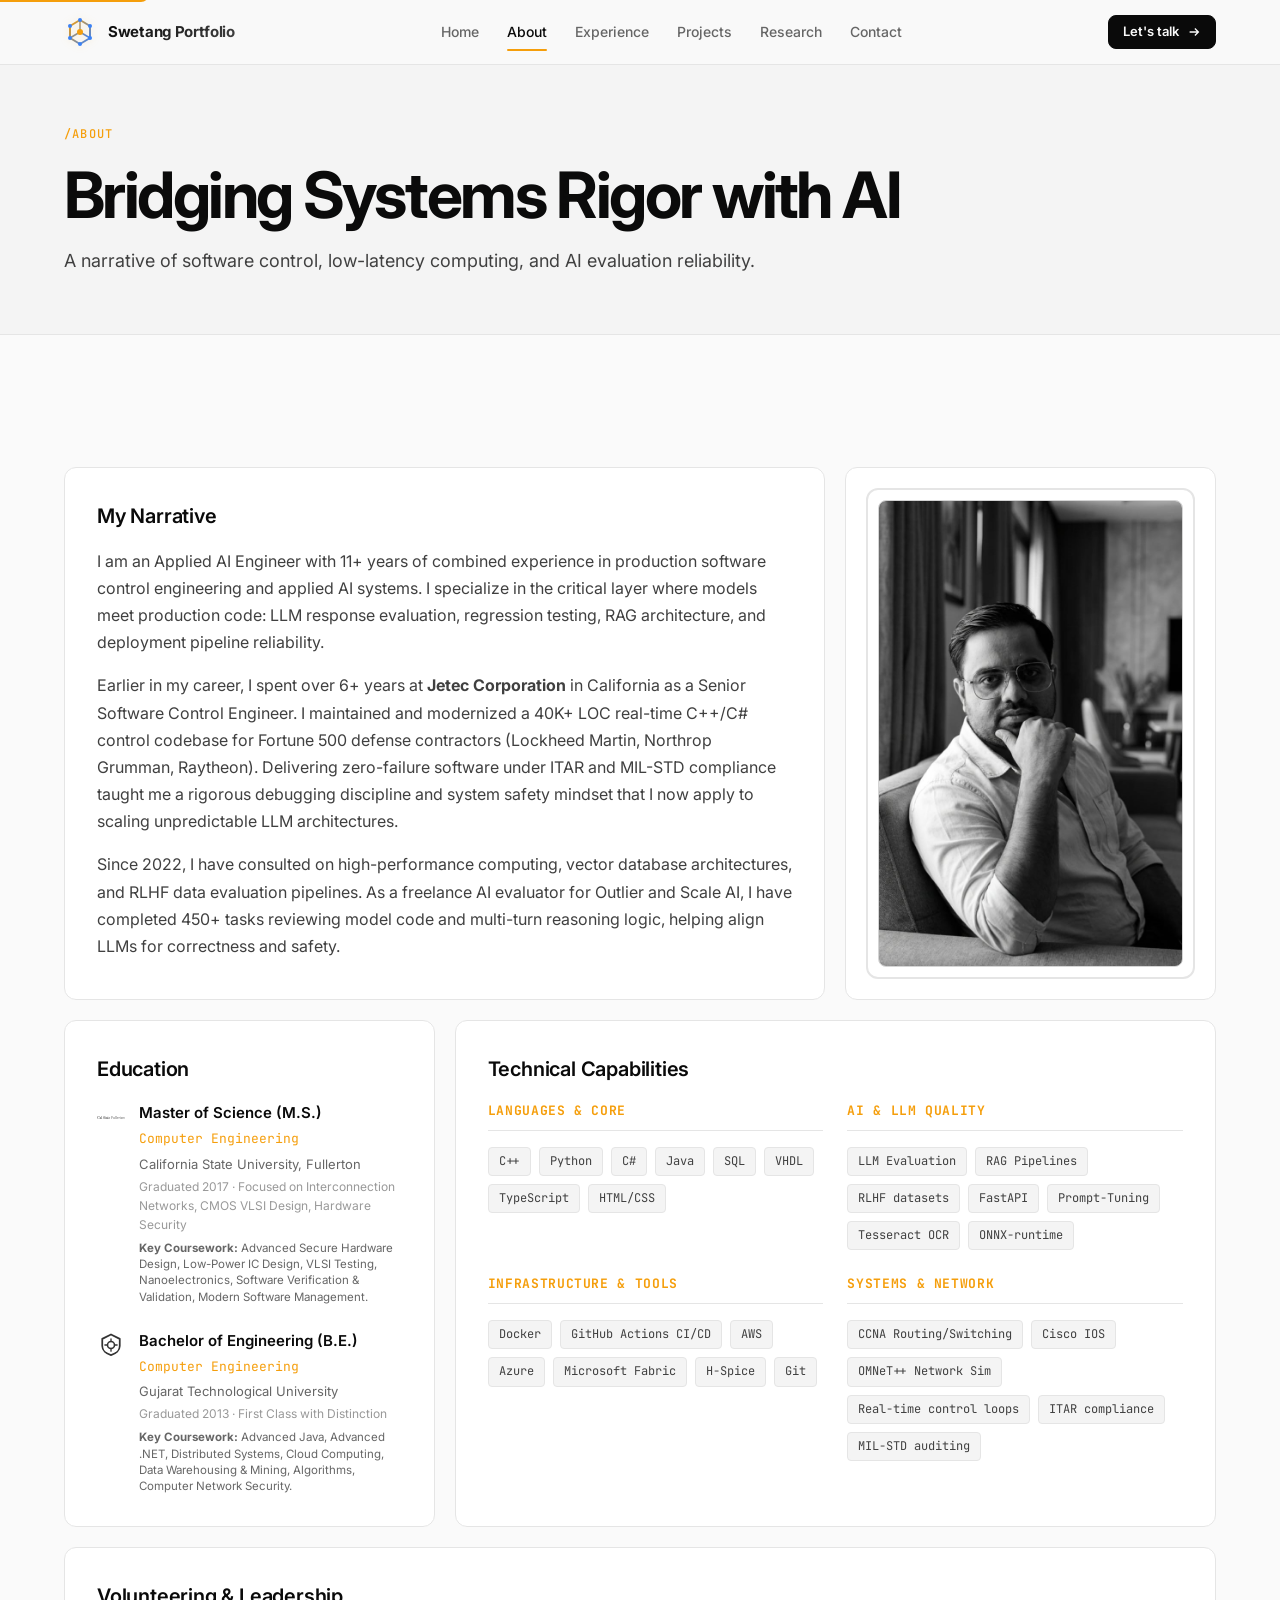
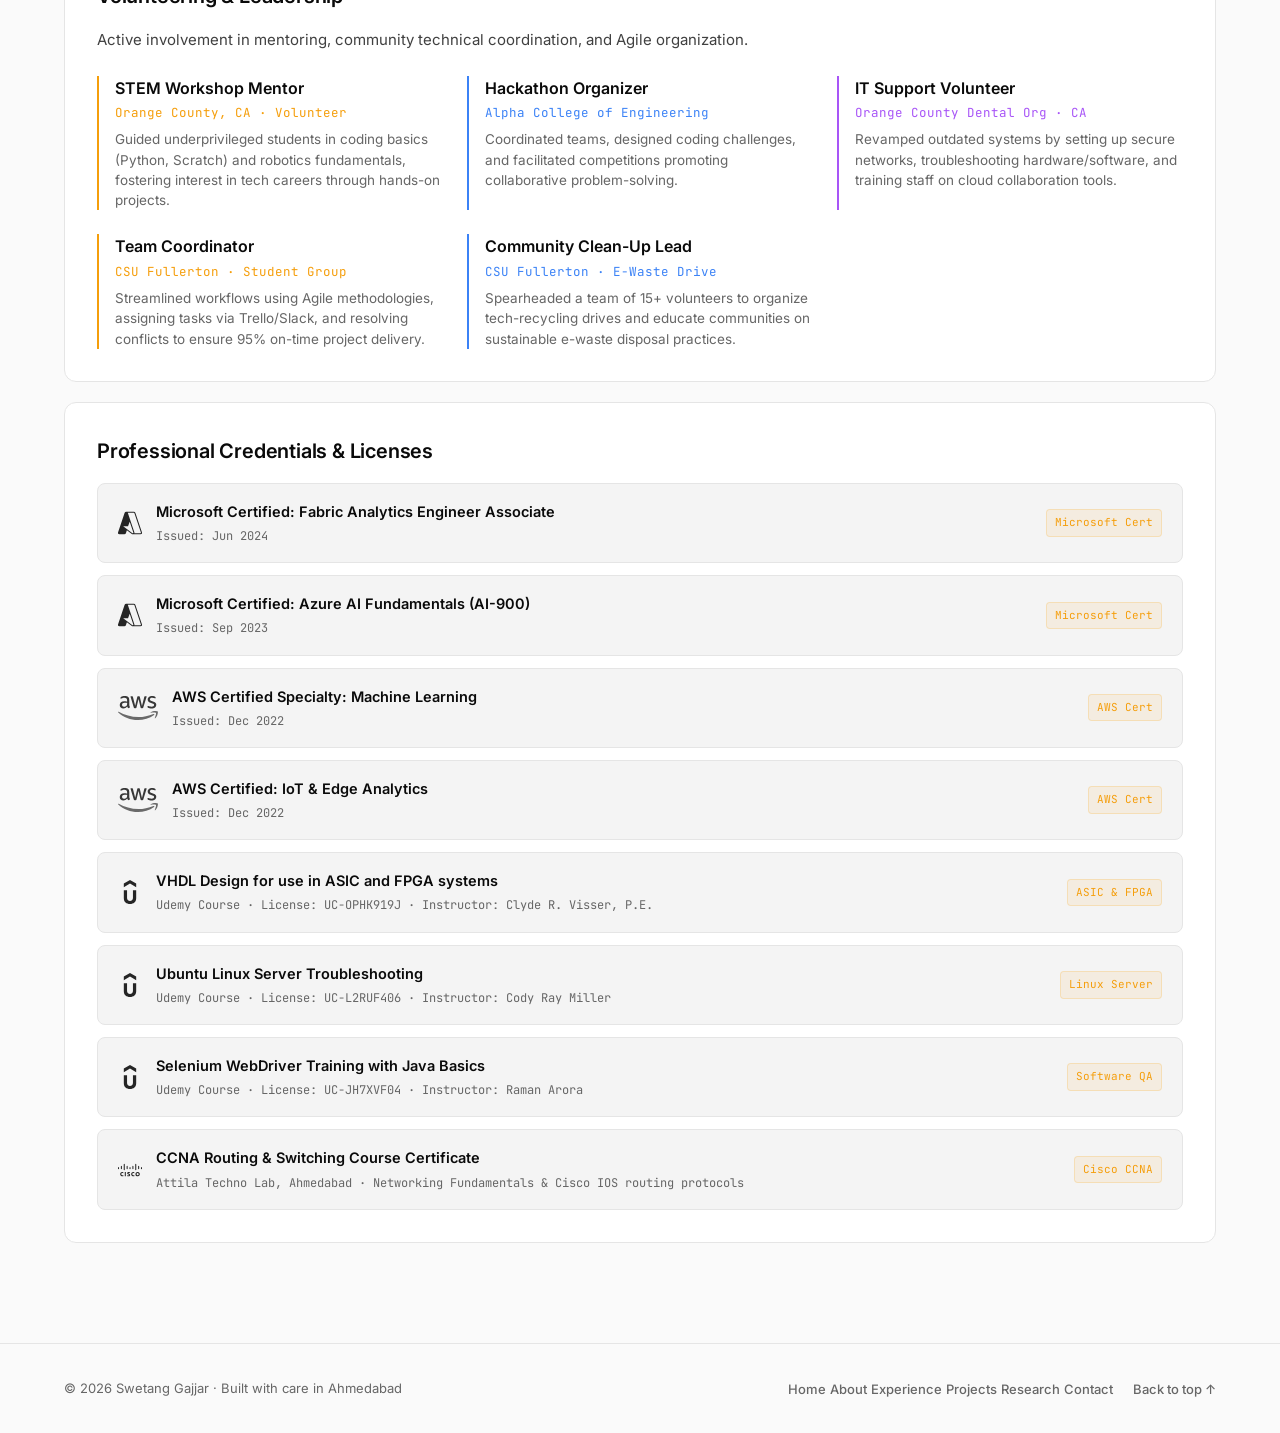
==== commit 7f5327ff: "chore: complete premium audit, SEO overhaul, security hardening, and performance optimization of web" ====
--- a/about.html
+++ b/about.html
@@ -5,6 +5,19 @@
   <meta name="viewport" content="width=device-width, initial-scale=1.0">
   <title>About — Swetang Gajjar</title>
   <meta name="description" content="Read about Swetang Gajjar's background, education at CSU Fullerton, industry certifications, and technical expertise spanning C++, Python, and applied AI systems.">
+  <meta name="keywords" content="Applied AI Engineer, LLM Evaluation, RAG, AI Deployment, MLOps, Scale AI, Outlier, Lockheed Martin, Raytheon, Northrop Grumman, Cal State Fullerton">
+  <meta name="author" content="Swetang Gajjar">
+
+  <meta property="og:title" content="About Swetang Gajjar — Applied AI Engineer">
+  <meta property="og:description" content="Explore Swetang Gajjar's background, education, core values, and advanced certifications.">
+  <meta property="og:type" content="website">
+  <meta property="og:url" content="https://swetang-portfolio.vercel.app/about">
+  <meta property="og:image" content="https://swetang-portfolio.vercel.app/og-image.png">
+  <meta name="twitter:card" content="summary_large_image">
+  <meta name="twitter:title" content="About Swetang Gajjar — Applied AI Engineer">
+  <meta name="twitter:description" content="Explore Swetang's background, education, and advanced certifications.">
+  <meta name="twitter:image" content="https://swetang-portfolio.vercel.app/og-image.png">
+  <meta name="twitter:site" content="@SGajjar24">
   <meta name="theme-color" content="#0a0a0a">
 
   <link rel="icon" href="data:image/svg+xml,%3Csvg width='32' height='32' viewBox='0 0 32 32' fill='none' xmlns='http://www.w3.org/2000/svg'%3E%3Cdefs%3E%3ClinearGradient id='g' x1='0%25' y1='0%25' x2='100%25' y2='100%25'%3E%3Cstop offset='0%25' stop-color='%23f59e0b' /%3E%3Cstop offset='100%25' stop-color='%233b82f6' /%3E%3C/linearGradient%3E%3C/defs%3E%3Cpath d='M6 10L16 4L26 10V22L16 28L6 22V10Z' stroke='url(%23g)' stroke-width='2' stroke-linejoin='round' fill='none'/%3E%3Cpath d='M16 4V16L26 22M16 16L6 22' stroke='url(%23g)' stroke-width='1.5' stroke-linejoin='round'/%3E%3Ccircle cx='16' cy='16' r='3' fill='%23f59e0b' /%3E%3Ccircle cx='16' cy='4' r='2' fill='%233b82f6' /%3E%3Ccircle cx='6' cy='10' r='2' fill='%233b82f6' /%3E%3Ccircle cx='26' cy='10' r='2' fill='%233b82f6' /%3E%3Ccircle cx='6' cy='22' r='2' fill='%233b82f6' /%3E%3Ccircle cx='26' cy='22' r='2' fill='%233b82f6' /%3E%3Ccircle cx='16' cy='28' r='2' fill='%233b82f6' /%3E%3C/svg%3E">
@@ -47,7 +60,7 @@
           
           <!-- Narrative Box -->
           <div class="bento-card bento-card-large" data-reveal>
-            <h3>My Narrative</h3>
+            <h2>My Narrative</h2>
             <p style="margin-bottom: 16px; line-height: 1.7; color: var(--text-secondary);">
               I am an Applied AI Engineer with 11+ years of combined experience in production software control engineering and applied AI systems. I specialize in the critical layer where models meet production code: LLM response evaluation, regression testing, RAG architecture, and deployment pipeline reliability.
             </p>
@@ -68,7 +81,7 @@
 
           <!-- Education Card -->
           <div class="bento-card" data-reveal>
-            <h3>Education</h3>
+            <h2>Education</h2>
             <div class="education-card-hover" style="margin-bottom: 24px; display: flex; gap: 14px; align-items: flex-start;">
               <img src="assets/logos/csu-fullerton.svg" class="education-logo" alt="Cal State Fullerton Logo" style="width: 28px; height: 28px; margin-top: 2px;">
               <div>
@@ -97,7 +110,7 @@
 
           <!-- Tech Stack Bento Card -->
           <div class="bento-card bento-card-large" data-reveal data-reveal-delay="100">
-            <h3>Technical Capabilities</h3>
+            <h2>Technical Capabilities</h2>
             <div style="display: grid; grid-template-columns: repeat(2, 1fr); gap: 24px;">
               <div>
                 <h4 class="tech-category-title">Languages &amp; Core</h4>
@@ -152,7 +165,7 @@
 
           <!-- Volunteering & Leadership (Full Width) -->
           <div class="bento-card bento-card-full" data-reveal>
-            <h3>Volunteering &amp; Leadership</h3>
+            <h2>Volunteering &amp; Leadership</h2>
             <p style="margin-bottom: 24px; color: var(--text-secondary); font-size: 15px;">
               Active involvement in mentoring, community technical coordination, and Agile organization.
             </p>
@@ -197,7 +210,7 @@
 
           <!-- Certifications Bento Card (Full Width) -->
           <div class="bento-card bento-card-full" data-reveal>
-            <h3>Professional Credentials &amp; Licenses</h3>
+            <h2>Professional Credentials &amp; Licenses</h2>
             <div class="cert-list">
               <div class="cert-card" data-brand="azure">
                 <div class="cert-card-wrap">
--- a/styles.css
+++ b/styles.css
@@ -115,7 +115,7 @@
   background: var(--accent);
   color: #0a0a0a;
   padding: 8px 16px;
-  z-index: 1000;
+  z-index: 1005;
   border-radius: 0 0 var(--radius) 0;
   transition: top 0.2s;
   font-weight: 600;
@@ -130,10 +130,12 @@
   top: 0;
   left: 0;
   height: 2px;
-  width: 0%;
+  width: 100%;
   background: linear-gradient(90deg, var(--accent), var(--accent-2), var(--accent-3));
   z-index: 200;
-  transition: width 0.1s ease-out;
+  transform: scaleX(0);
+  transform-origin: left;
+  transition: transform 0.1s ease-out;
 }
 
 /* Noise texture (subtle film grain) */
@@ -147,102 +149,11 @@
   mix-blend-mode: overlay;
 }
 
-/* Custom cursor */
-.cursor {
-  position: fixed;
-  top: 0;
-  left: 0;
-  pointer-events: none;
-  z-index: 9999;
-  mix-blend-mode: difference;
-}
-
-.cursor-dot {
-  position: absolute;
-  top: 0;
-  left: 0;
-  width: 6px;
-  height: 6px;
-  background: white;
-  border-radius: 50%;
-  transform: translate(-50%, -50%);
-  transition: width 0.2s, height 0.2s;
-}
-
-.cursor-ring {
-  position: absolute;
-  top: 0;
-  left: 0;
-  width: 36px;
-  height: 36px;
-  border: 1.5px solid rgba(255, 255, 255, 0.6);
-  border-radius: 50%;
-  transform: translate(-50%, -50%);
-  transition: width 0.25s, height 0.25s, border-color 0.2s;
-}
-
-.cursor.hovering .cursor-dot { width: 4px; height: 4px; }
-.cursor.hovering .cursor-ring { width: 56px; height: 56px; border-color: var(--accent); }
-
-@media (max-width: 1024px) {
-  .cursor { display: none; }
-  body { cursor: auto; }
-}
-
-/* Status pill (top-right) */
-.status-pill {
-  position: fixed;
-  top: 84px;
-  right: 24px;
-  z-index: 90;
-  display: inline-flex;
-  align-items: center;
-  gap: 8px;
-  padding: 6px 12px;
-  background: rgba(20, 20, 20, 0.85);
-  backdrop-filter: blur(12px);
-  -webkit-backdrop-filter: blur(12px);
-  border: 1px solid var(--border);
-  border-radius: 999px;
-  font-size: 12px;
-  color: var(--text-secondary);
-  font-family: var(--font-mono);
-  opacity: 0;
-  transform: translateY(-4px);
-  transition: opacity 0.3s, transform 0.3s;
-  pointer-events: none;
-}
-
-.status-pill.show {
-  opacity: 1;
-  transform: translateY(0);
-}
-
-.status-indicator {
-  width: 6px;
-  height: 6px;
-  background: var(--success);
-  border-radius: 50%;
-  position: relative;
-}
-
-.status-indicator::after {
-  content: '';
-  position: absolute;
-  inset: -3px;
-  border-radius: 50%;
-  background: var(--success);
-  opacity: 0.3;
-  animation: pulse 2s ease-in-out infinite;
-}
+/* Custom cursor & status-pill styling removed */
 
 @keyframes pulse {
   0%, 100% { transform: scale(1); opacity: 0.3; }
   50% { transform: scale(2.5); opacity: 0; }
-}
-
-@media (max-width: 768px) {
-  .status-pill { display: none; }
 }
 
 /* ═══ HEADER / NAV ═══ */
@@ -260,6 +171,9 @@
 
 @media (prefers-color-scheme: light) {
   .header { background: rgba(250, 250, 250, 0.8); }
+}
+@media (prefers-color-scheme: light) and (max-width: 768px) {
+  .nav-links { background: rgba(250, 250, 250, 0.9); }
 }
 
 .nav {
@@ -384,7 +298,7 @@
   font-size: 14px;
   font-weight: 600;
   border-radius: var(--radius);
-  transition: all 0.2s;
+  transition: background 0.2s, border-color 0.2s, color 0.2s, box-shadow 0.2s, transform 0.2s;
   cursor: pointer;
   white-space: nowrap;
   line-height: 1.2;
@@ -584,7 +498,7 @@
   background: rgba(255, 255, 255, 0.015);
   border: 1px solid var(--border);
   border-radius: var(--radius-lg);
-  transition: all 0.35s cubic-bezier(0.165, 0.84, 0.44, 1);
+  transition: transform 0.35s cubic-bezier(0.165, 0.84, 0.44, 1), border-color 0.35s ease, box-shadow 0.35s ease;
   position: relative;
   overflow: hidden;
 }
@@ -604,9 +518,14 @@
 }
 
 .stat:hover {
-  transform: translateY(-5px);
   border-color: rgba(245, 158, 11, 0.25);
   box-shadow: 0 12px 30px rgba(0, 0, 0, 0.4), 0 0 25px rgba(245, 158, 11, 0.04);
+}
+
+@media (hover: hover) and (pointer: fine) {
+  .stat:hover {
+    transform: translateY(-5px);
+  }
 }
 
 .stat-value {
@@ -876,7 +795,7 @@
   background: var(--bg-card);
   border: 1px solid var(--border);
   border-radius: var(--radius-lg);
-  transition: all 0.3s;
+  transition: transform 0.3s ease, border-color 0.3s ease;
   position: relative;
   overflow: hidden;
 }
@@ -896,7 +815,12 @@
 
 .pillar:hover {
   border-color: var(--border-strong);
-  transform: translateX(4px);
+}
+
+@media (hover: hover) and (pointer: fine) {
+  .pillar:hover {
+    transform: translateX(4px);
+  }
 }
 
 .pillar:hover::before { transform: scaleY(1); }
@@ -912,7 +836,7 @@
 
 .pillar-body { flex: 1; }
 
-.pillar-body h3 {
+.pillar-body h2, .pillar-body h3 {
   font-size: 17px;
   font-weight: 600;
   color: var(--text);
@@ -940,103 +864,7 @@
   text-transform: uppercase;
 }
 
-/* ═══ NOW SECTION ═══ */
-.now-grid {
-  display: grid;
-  grid-template-columns: 360px 1fr;
-  gap: 80px;
-  align-items: start;
-}
-
-.now-left .section-description { font-size: 16px; }
-
-.now-cards {
-  display: flex;
-  flex-direction: column;
-  gap: 20px;
-}
-
-.now-card {
-  padding: 28px;
-  background: var(--bg-card);
-  border: 1px solid var(--border);
-  border-radius: var(--radius-lg);
-  transition: all 0.3s;
-}
-
-.now-card:hover {
-  border-color: var(--accent);
-  box-shadow: 0 0 0 1px var(--accent-soft);
-}
-
-.now-status {
-  display: inline-flex;
-  align-items: center;
-  gap: 8px;
-  padding: 4px 10px;
-  background: var(--bg-elevated);
-  border-radius: 999px;
-  font-size: 11px;
-  font-weight: 600;
-  text-transform: uppercase;
-  letter-spacing: 0.05em;
-  color: var(--success);
-  font-family: var(--font-mono);
-  margin-bottom: 16px;
-}
-
-.now-pulse {
-  width: 6px;
-  height: 6px;
-  background: var(--success);
-  border-radius: 50%;
-  position: relative;
-}
-.now-pulse::after {
-  content: '';
-  position: absolute;
-  inset: -3px;
-  background: var(--success);
-  border-radius: 50%;
-  opacity: 0.3;
-  animation: pulse 2s ease-in-out infinite;
-}
-.now-pulse-pending {
-  background: var(--accent);
-}
-.now-pulse-pending::after { background: var(--accent); }
-
-.now-card h3 {
-  font-size: 19px;
-  font-weight: 600;
-  color: var(--text);
-  margin-bottom: 10px;
-  letter-spacing: -0.01em;
-}
-
-.now-card p {
-  font-size: 14.5px;
-  color: var(--text-secondary);
-  line-height: 1.6;
-  margin-bottom: 16px;
-}
-
-.now-tags {
-  display: flex;
-  flex-wrap: wrap;
-  gap: 6px;
-}
-
-.now-tags span {
-  font-size: 12px;
-  font-weight: 500;
-  padding: 3px 8px;
-  background: var(--bg-elevated);
-  color: var(--text-muted);
-  border-radius: 4px;
-  font-family: var(--font-mono);
-  border: 1px solid var(--border);
-}
+
 
 /* ═══ TIMELINE ═══ */
 .timeline {
@@ -1203,7 +1031,7 @@
   border: 1px solid var(--border);
   border-radius: var(--radius-xl);
   padding: 32px;
-  transition: all 0.3s cubic-bezier(0.4, 0, 0.2, 1);
+  transition: transform 0.3s cubic-bezier(0.4, 0, 0.2, 1), border-color 0.3s cubic-bezier(0.4, 0, 0.2, 1), box-shadow 0.3s cubic-bezier(0.4, 0, 0.2, 1);
   display: flex;
   flex-direction: column;
   overflow: hidden;
@@ -1226,8 +1054,13 @@
 .project-card:hover .project-glow { opacity: 1; }
 .project-card:hover {
   border-color: var(--border-strong);
-  transform: translateY(-4px);
-  box-shadow: var(--shadow);
+}
+
+@media (hover: hover) and (pointer: fine) {
+  .project-card:hover {
+    transform: translateY(-4px);
+    box-shadow: var(--shadow);
+  }
 }
 
 .project-featured {
@@ -1376,64 +1209,7 @@
 
 .project-link:hover { gap: 10px; color: var(--accent); }
 
-/* ═══ WORDS / QUOTES SECTION ═══ */
-.words-section { background: var(--bg); }
-
-.words-grid {
-  display: grid;
-  grid-template-columns: repeat(3, 1fr);
-  gap: 32px;
-}
-
-.word-card {
-  padding: 32px;
-  background: var(--bg-card);
-  border: 1px solid var(--border);
-  border-radius: var(--radius-xl);
-  transition: all 0.3s;
-  position: relative;
-}
-
-.word-card::after {
-  content: '';
-  position: absolute;
-  bottom: 0;
-  left: 0;
-  right: 0;
-  height: 2px;
-  background: linear-gradient(90deg, var(--accent), var(--accent-2), var(--accent-3));
-  border-radius: 0 0 var(--radius-xl) var(--radius-xl);
-  transform: scaleX(0);
-  transform-origin: left;
-  transition: transform 0.4s;
-}
-
-.word-card:hover { border-color: var(--border-strong); }
-.word-card:hover::after { transform: scaleX(1); }
-
-.word-num {
-  font-family: var(--font-serif);
-  font-style: italic;
-  font-size: 32px;
-  color: var(--accent);
-  margin-bottom: 16px;
-  font-weight: 400;
-}
-
-.word-card h3 {
-  font-size: 19px;
-  font-weight: 600;
-  color: var(--text);
-  margin-bottom: 14px;
-  letter-spacing: -0.01em;
-  line-height: 1.3;
-}
-
-.word-card p {
-  font-size: 14.5px;
-  color: var(--text-secondary);
-  line-height: 1.65;
-}
+
 
 /* ═══ CONTACT ═══ */
 .contact-card {
@@ -1519,13 +1295,18 @@
   border: 1px solid var(--border);
   border-radius: var(--radius);
   text-align: left;
-  transition: all 0.2s;
+  transition: transform 0.2s ease, border-color 0.2s ease, background 0.2s ease;
 }
 
 .contact-item:hover {
   border-color: var(--accent);
   background: var(--accent-soft);
-  transform: translateY(-2px);
+}
+
+@media (hover: hover) and (pointer: fine) {
+  .contact-item:hover {
+    transform: translateY(-2px);
+  }
 }
 
 .contact-icon {
@@ -1618,10 +1399,8 @@
 /* ═══ RESPONSIVE ═══ */
 @media (max-width: 1024px) {
   .about-grid { grid-template-columns: 1fr; gap: 48px; }
-  .now-grid { grid-template-columns: 1fr; gap: 48px; }
   .projects-grid { grid-template-columns: 1fr; }
   .project-featured { grid-column: span 1; }
-  .words-grid { grid-template-columns: 1fr; }
 }
 
 @media (max-width: 768px) {
@@ -1632,7 +1411,9 @@
     left: 0;
     right: 0;
     flex-direction: column;
-    background: var(--bg);
+    background: rgba(10, 10, 10, 0.9);
+    backdrop-filter: blur(20px);
+    -webkit-backdrop-filter: blur(20px);
     border-bottom: 1px solid var(--border);
     padding: 16px;
     gap: 4px;
@@ -1659,7 +1440,7 @@
   .timeline-rail { left: 7px; }
   .timeline-dot { width: 12px; height: 12px; }
 
-  .scroll-cue { display: none; }
+
 }
 
 @media (max-width: 480px) {
@@ -1671,7 +1452,7 @@
 
 /* Print */
 @media print {
-  .header, .footer, .cursor, .noise, .scroll-progress, .status-pill { display: none; }
+  .header, .footer, .noise, .scroll-progress { display: none; }
   body { background: white; color: black; cursor: auto; }
 }
 
@@ -1717,12 +1498,22 @@
   transform: scale(1.05) rotate(3deg);
 }
 
+.hero-profile-crop {
+  width: 100%;
+  height: 100%;
+  border-radius: 50%;
+  border: 4px solid var(--bg);
+  overflow: hidden;
+  position: relative;
+  background: #e5e5e5;
+}
+
 .hero-profile-img {
   width: 100%;
   height: 100%;
   object-fit: cover;
-  border-radius: 50%;
-  border: 4px solid var(--bg);
+  transform: scale(1.08) translateY(3.5%);
+  transform-origin: center top;
 }
 
 /* Grayscale Logo Wall below hero */
@@ -1806,7 +1597,7 @@
   justify-content: center;
   gap: 12px;
   opacity: 0.55;
-  transition: all 0.3s cubic-bezier(0.4, 0, 0.2, 1);
+  transition: opacity 0.3s cubic-bezier(0.4, 0, 0.2, 1), transform 0.3s cubic-bezier(0.4, 0, 0.2, 1), border-color 0.3s cubic-bezier(0.4, 0, 0.2, 1), background 0.3s cubic-bezier(0.4, 0, 0.2, 1), box-shadow 0.3s cubic-bezier(0.4, 0, 0.2, 1);
   padding: 8px 24px;
   border: 1px dashed var(--border);
   border-radius: 8px;
@@ -1818,33 +1609,17 @@
 .logo-wall-item:hover {
   opacity: 1;
   border-color: var(--accent);
-  transform: translateY(-2px);
   background: rgba(255, 255, 255, 0.02);
   box-shadow: 0 4px 15px rgba(245, 158, 11, 0.1);
 }
 
-.company-logo-svg {
-  height: 20px;
-  width: auto;
-  fill: currentColor;
-  color: var(--text-muted);
-  transition: color 0.35s ease, filter 0.35s ease;
-}
-
-.logo-wall-item:hover .company-logo-svg {
-  color: var(--text);
-  filter: drop-shadow(0 0 4px currentColor);
-}
-
-/* Brand specific colors on hover for credibility wall */
-.logo-wall-item[title="Scale AI"]:hover .company-logo-svg { color: #00ffba; }
-.logo-wall-item[title="Outlier"]:hover .company-logo-svg { color: #8b5cf6; }
-.logo-wall-item[title="Jetec"]:hover .company-logo-svg { color: #f59e0b; }
-.logo-wall-item[title="Lockheed Martin"]:hover .company-logo-svg { color: #0072c6; }
-.logo-wall-item[title="Raytheon"]:hover .company-logo-svg { color: #e31b23; }
-.logo-wall-item[title="Northrop Grumman"]:hover .company-logo-svg { color: #3b82f6; }
-.logo-wall-item[title="Crane Army"]:hover .company-logo-svg { color: #10b981; }
-.logo-wall-item[title="Honeywell"]:hover .company-logo-svg { color: #ff0000; }
+@media (hover: hover) and (pointer: fine) {
+  .logo-wall-item:hover {
+    transform: translateY(-2px);
+  }
+}
+
+
 
 /* Image logo styling for credibility wall */
 .company-logo {
@@ -1878,19 +1653,7 @@
   font-size: 13.5px;
 }
 
-.timeline-company-wrap .company-logo-svg {
-  height: 18px;
-  color: var(--text-muted);
-}
-
-.timeline-company-wrap:hover .company-logo-svg {
-  color: var(--text);
-  filter: drop-shadow(0 0 4px currentColor);
-}
-
-.timeline-company-wrap:hover .timeline-item-logo[title="Scale AI"] { color: #00ffba; }
-.timeline-company-wrap:hover .timeline-item-logo[title="Outlier"] { color: #8b5cf6; }
-.timeline-company-wrap:hover .timeline-item-logo[title="Jetec"] { color: #f59e0b; }
+
 
 .timeline-company-wrap .company-logo {
   height: 18px;
@@ -1912,19 +1675,7 @@
 }
 
 /* About page education / cert card alignments */
-.education-logo-svg {
-  height: 28px;
-  width: auto;
-  fill: currentColor;
-  color: var(--text-muted);
-  flex-shrink: 0;
-  transition: color 0.3s, filter 0.3s;
-}
-
-.education-card-hover:hover .education-logo-svg {
-  color: var(--accent);
-  filter: drop-shadow(0 0 4px var(--accent-soft));
-}
+
 
 .education-logo {
   height: 28px;
@@ -1952,25 +1703,7 @@
   gap: 14px;
 }
 
-.cert-logo-svg {
-  height: 22px;
-  width: auto;
-  fill: currentColor;
-  color: var(--text-muted);
-  flex-shrink: 0;
-  transition: color 0.3s, filter 0.3s;
-}
-
-.cert-card:hover .cert-logo-svg {
-  color: var(--accent);
-  filter: drop-shadow(0 0 4px var(--accent-soft));
-}
-
-/* Brand specific cert logo colors on hover */
-.cert-card[data-brand="azure"]:hover .cert-logo-svg { color: #0089d6; filter: drop-shadow(0 0 4px rgba(0, 137, 214, 0.3)); }
-.cert-card[data-brand="aws"]:hover .cert-logo-svg { color: #ff9900; filter: drop-shadow(0 0 4px rgba(255, 153, 0, 0.3)); }
-.cert-card[data-brand="udemy"]:hover .cert-logo-svg { color: #a435f0; filter: drop-shadow(0 0 4px rgba(164, 53, 240, 0.3)); }
-.cert-card[data-brand="cisco"]:hover .cert-logo-svg { color: #1ba0d7; filter: drop-shadow(0 0 4px rgba(27, 160, 215, 0.3)); }
+
 
 .cert-logo {
   height: 24px;
@@ -2006,12 +1739,17 @@
   border: 1px solid var(--border);
   border-radius: var(--radius-lg);
   padding: 32px;
-  transition: all 0.3s;
+  transition: transform 0.3s ease, border-color 0.3s ease;
 }
 
 .bento-card:hover {
   border-color: var(--border-strong);
-  transform: translateY(-2px);
+}
+
+@media (hover: hover) and (pointer: fine) {
+  .bento-card:hover {
+    transform: translateY(-2px);
+  }
 }
 
 .bento-card-large {
@@ -2022,7 +1760,7 @@
   grid-column: span 3;
 }
 
-.bento-card h3 {
+.bento-card h2, .bento-card h3 {
   font-size: 20px;
   font-weight: 600;
   margin-bottom: 16px;
@@ -2065,26 +1803,7 @@
   background: var(--accent-2-soft);
 }
 
-/* Case study page layout */
-.case-study-hero {
-  padding: 100px 0 60px;
-  border-bottom: 1px solid var(--border);
-  background: var(--bg-alt);
-}
-
-.case-study-meta {
-  display: flex;
-  flex-wrap: wrap;
-  gap: 24px;
-  margin: 24px 0 0;
-  font-family: var(--font-mono);
-  font-size: 13px;
-  color: var(--text-secondary);
-}
-
-.case-study-meta span strong {
-  color: var(--text);
-}
+
 
 .case-study-grid {
   display: grid;
@@ -2252,12 +1971,17 @@
   border: 1px solid var(--border);
   border-radius: var(--radius-lg);
   padding: 32px;
-  transition: all 0.3s;
+  transition: transform 0.3s ease, border-color 0.3s ease;
 }
 
 .research-card:hover {
   border-color: var(--border-strong);
-  transform: translateY(-2px);
+}
+
+@media (hover: hover) and (pointer: fine) {
+  .research-card:hover {
+    transform: translateY(-2px);
+  }
 }
 
 .research-title {
@@ -2300,6 +2024,7 @@
   .hero-text-content .hero-actions { justify-content: center; }
   .hero-image-content { order: -1; }
   .hero-profile-wrap { width: 280px; height: 280px; }
+  .hero-profile-img { transform: none; }
   
   .bento-grid { grid-template-columns: 1fr; }
   .bento-card-large { grid-column: span 1; }
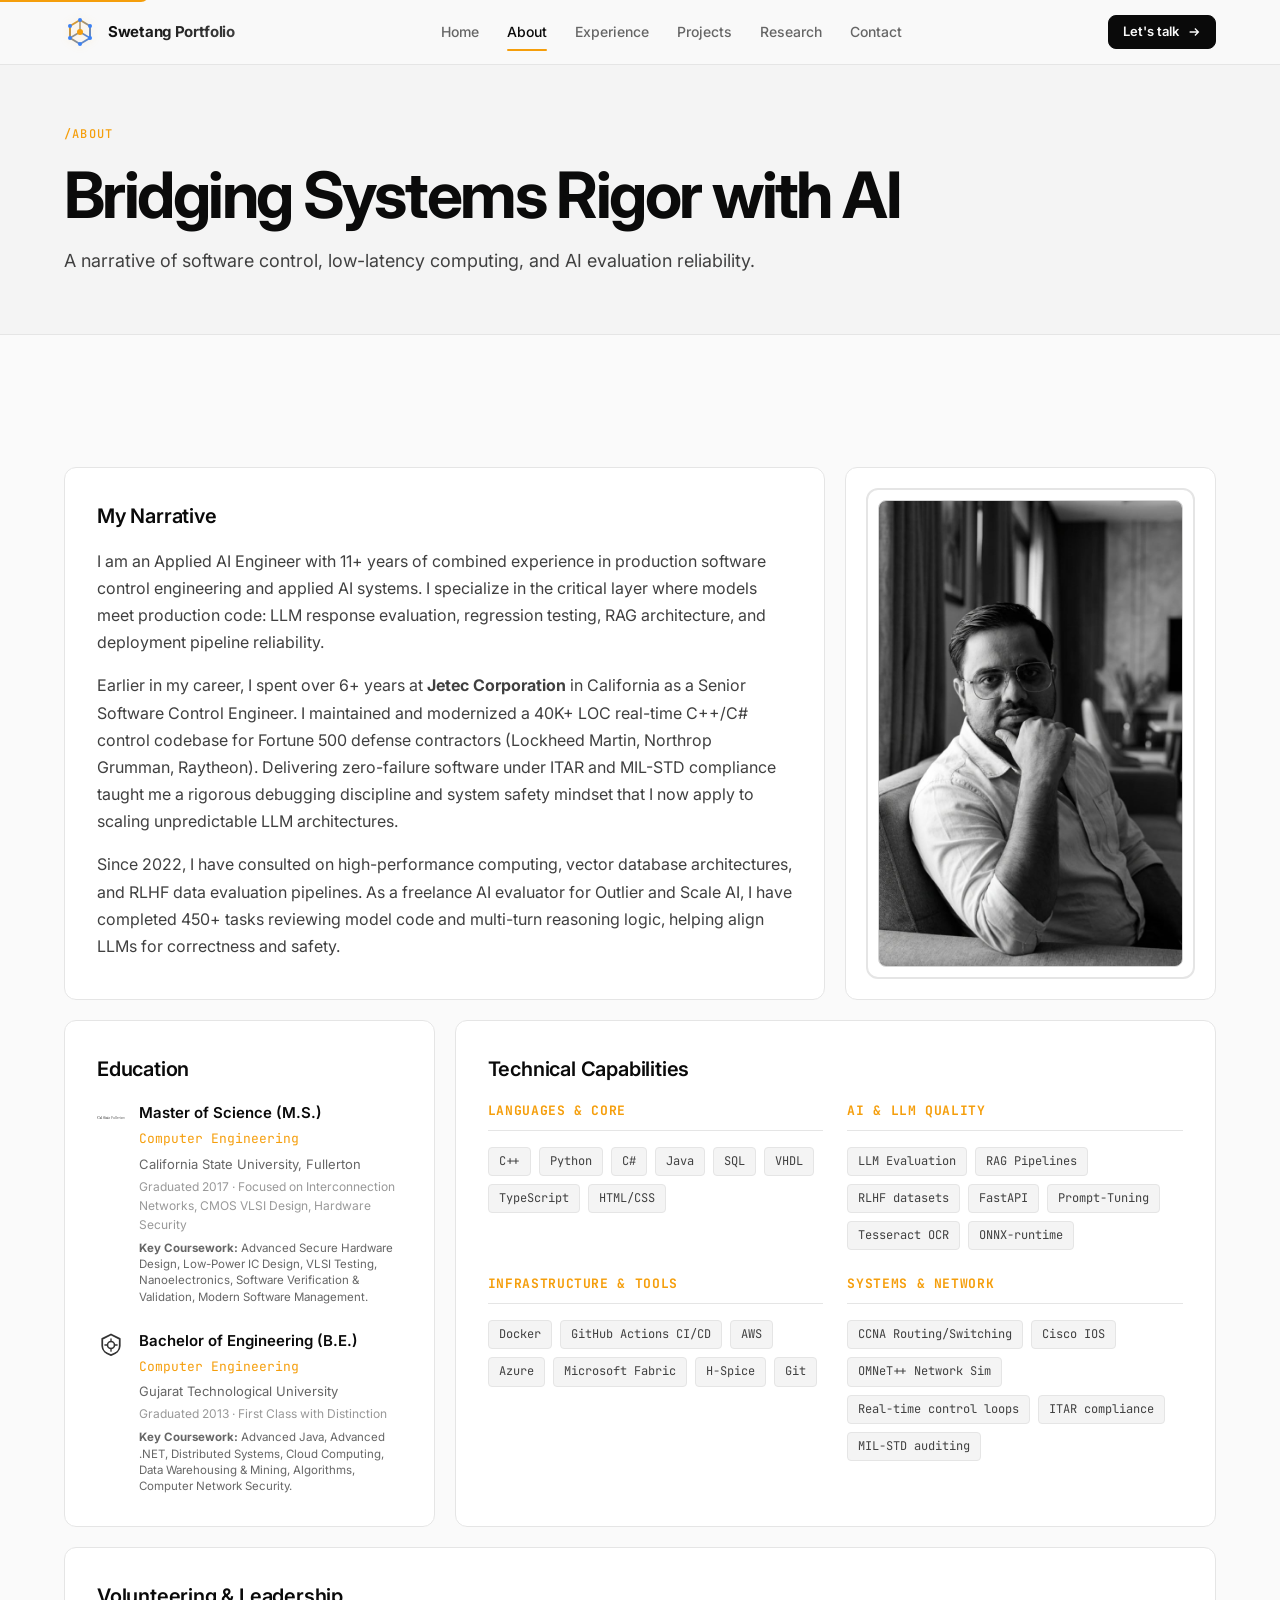
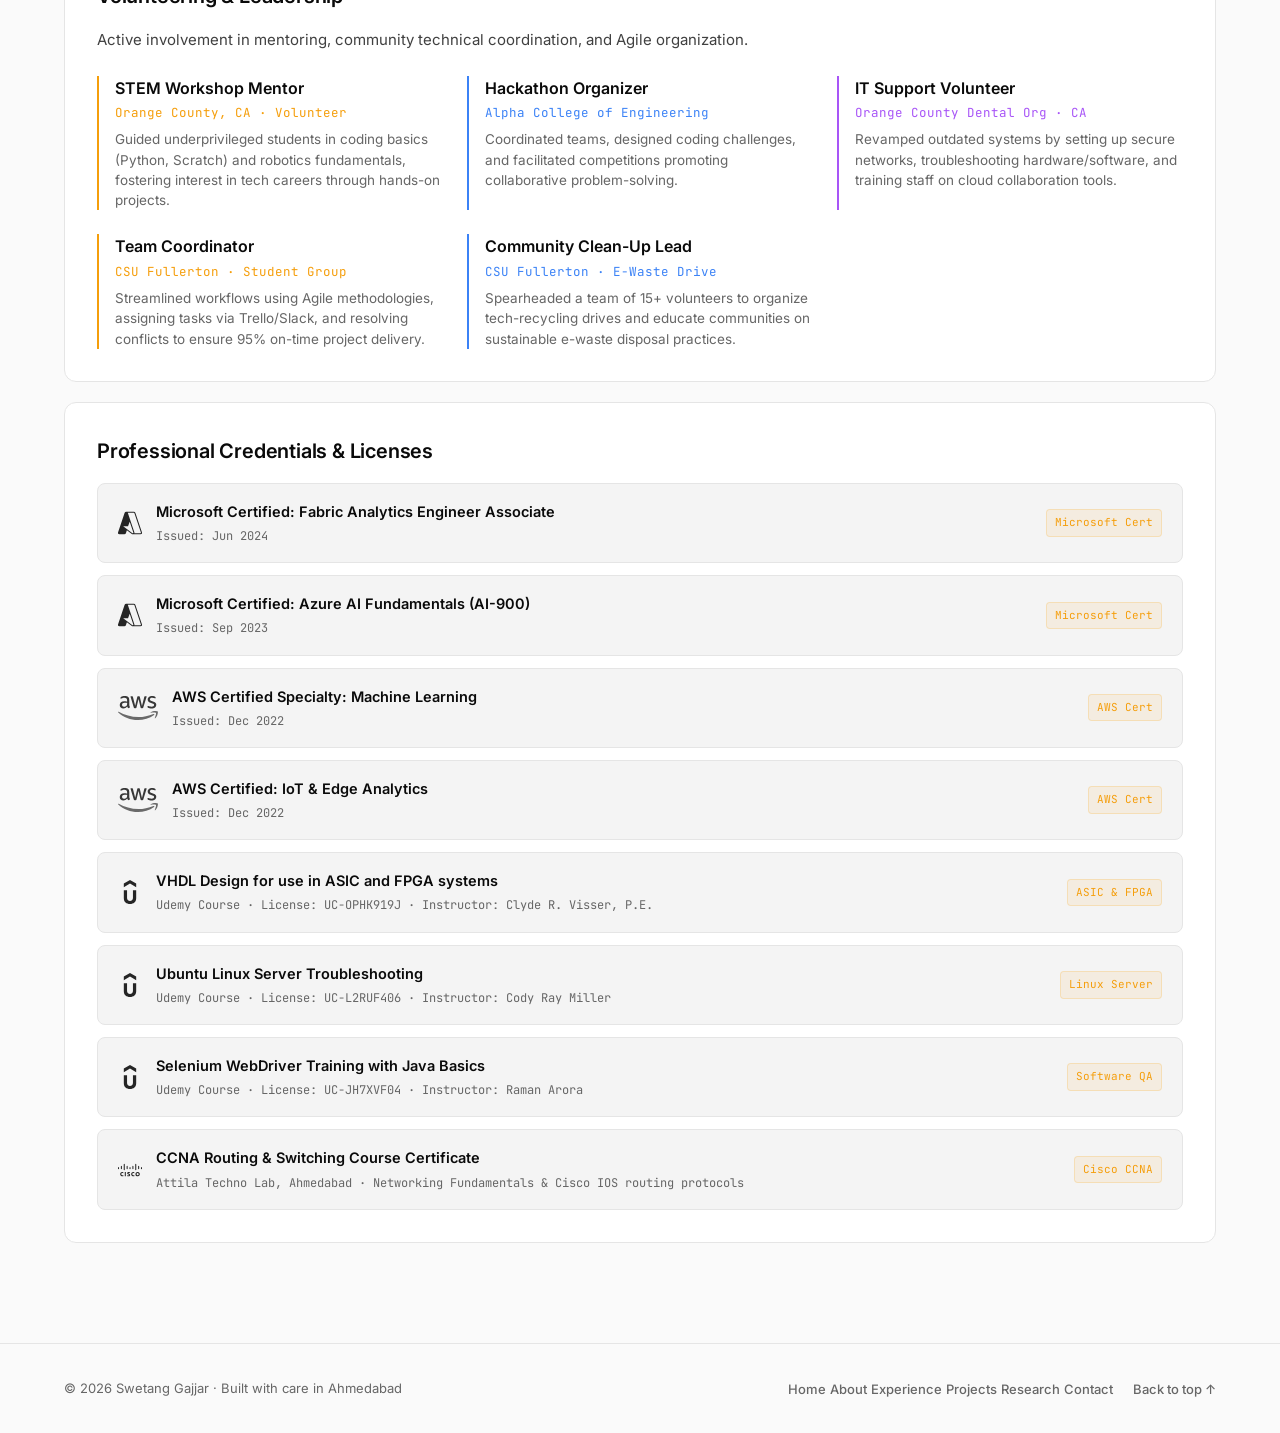
==== commit 41c137e2: "feat: mobile navigation overhaul, responsive Let's Talk modal, and SEO/accessibility updates" ====
--- a/about.html
+++ b/about.html
@@ -11,13 +11,14 @@
   <meta property="og:title" content="About Swetang Gajjar — Applied AI Engineer">
   <meta property="og:description" content="Explore Swetang Gajjar's background, education, core values, and advanced certifications.">
   <meta property="og:type" content="website">
-  <meta property="og:url" content="https://swetang-portfolio.vercel.app/about">
-  <meta property="og:image" content="https://swetang-portfolio.vercel.app/og-image.png">
+  <meta property="og:url" content="https://swetang.vercel.app/about">
+  <meta property="og:image" content="https://swetang.vercel.app/og-image.png">
   <meta name="twitter:card" content="summary_large_image">
   <meta name="twitter:title" content="About Swetang Gajjar — Applied AI Engineer">
   <meta name="twitter:description" content="Explore Swetang's background, education, and advanced certifications.">
-  <meta name="twitter:image" content="https://swetang-portfolio.vercel.app/og-image.png">
+  <meta name="twitter:image" content="https://swetang.vercel.app/og-image.png">
   <meta name="twitter:site" content="@SGajjar24">
+  <link rel="canonical" href="https://swetang.vercel.app/about">
   <meta name="theme-color" content="#0a0a0a">
 
   <link rel="icon" href="data:image/svg+xml,%3Csvg width='32' height='32' viewBox='0 0 32 32' fill='none' xmlns='http://www.w3.org/2000/svg'%3E%3Cdefs%3E%3ClinearGradient id='g' x1='0%25' y1='0%25' x2='100%25' y2='100%25'%3E%3Cstop offset='0%25' stop-color='%23f59e0b' /%3E%3Cstop offset='100%25' stop-color='%233b82f6' /%3E%3C/linearGradient%3E%3C/defs%3E%3Cpath d='M6 10L16 4L26 10V22L16 28L6 22V10Z' stroke='url(%23g)' stroke-width='2' stroke-linejoin='round' fill='none'/%3E%3Cpath d='M16 4V16L26 22M16 16L6 22' stroke='url(%23g)' stroke-width='1.5' stroke-linejoin='round'/%3E%3Ccircle cx='16' cy='16' r='3' fill='%23f59e0b' /%3E%3Ccircle cx='16' cy='4' r='2' fill='%233b82f6' /%3E%3Ccircle cx='6' cy='10' r='2' fill='%233b82f6' /%3E%3Ccircle cx='26' cy='10' r='2' fill='%233b82f6' /%3E%3Ccircle cx='6' cy='22' r='2' fill='%233b82f6' /%3E%3Ccircle cx='26' cy='22' r='2' fill='%233b82f6' /%3E%3Ccircle cx='16' cy='28' r='2' fill='%233b82f6' /%3E%3C/svg%3E">
--- a/styles.css
+++ b/styles.css
@@ -170,10 +170,7 @@
 }
 
 @media (prefers-color-scheme: light) {
-  .header { background: rgba(250, 250, 250, 0.8); }
-}
-@media (prefers-color-scheme: light) and (max-width: 768px) {
-  .nav-links { background: rgba(250, 250, 250, 0.9); }
+  .header { background: rgba(250, 250, 250, 0.85); }
 }
 
 .nav {
@@ -260,11 +257,21 @@
 .nav-links a.active { color: var(--text); }
 .nav-links a.active::after { transform: scaleX(1); }
 
+.mobile-nav-header,
+.mobile-nav-footer,
+.nav-chevron,
+.nav-backdrop {
+  display: none;
+}
+
 .mobile-toggle {
   display: none;
   flex-direction: column;
   gap: 4px;
   padding: 8px;
+  background: transparent;
+  border: none;
+  cursor: pointer;
 }
 
 .mobile-toggle span {
@@ -404,6 +411,8 @@
   background: var(--accent);
   border-radius: 50%;
   position: relative;
+  display: inline-block;
+  flex-shrink: 0;
 }
 .pulse-dot::after {
   content: '';
@@ -1404,26 +1413,180 @@
 }
 
 @media (max-width: 768px) {
-  .nav-links {
-    display: none;
-    position: absolute;
+  body.mobile-menu-open .header {
+    background: #111111;
+    backdrop-filter: none;
+    -webkit-backdrop-filter: none;
+    border-bottom: 1px solid var(--border-strong);
+  }
+
+  .nav-backdrop {
+    display: block;
+    position: fixed;
     top: 64px;
     left: 0;
     right: 0;
+    bottom: 0;
+    background: rgba(0, 0, 0, 0.75);
+    backdrop-filter: blur(5px);
+    -webkit-backdrop-filter: blur(5px);
+    z-index: 998;
+    opacity: 0;
+    pointer-events: none;
+    transition: opacity 0.25s ease;
+  }
+  .nav-backdrop.active {
+    opacity: 1;
+    pointer-events: auto;
+  }
+
+  .mobile-toggle {
+    display: flex;
+    position: relative;
+    z-index: 1002;
+    cursor: pointer;
+  }
+
+  .nav-links {
+    display: flex;
     flex-direction: column;
-    background: rgba(10, 10, 10, 0.9);
-    backdrop-filter: blur(20px);
-    -webkit-backdrop-filter: blur(20px);
+    position: fixed;
+    top: 64px;
+    left: 0;
+    right: 0;
+    background: #111111;
+    border-bottom: 1px solid var(--border-strong);
+    border-radius: 0 0 20px 20px;
+    padding: 14px 16px 20px;
+    gap: 4px;
+    box-shadow: 0 24px 50px rgba(0, 0, 0, 0.75);
+    transform: translateY(-120%);
+    opacity: 0;
+    pointer-events: none;
+    transition: transform 0.28s cubic-bezier(0.16, 1, 0.3, 1), opacity 0.25s ease;
+    z-index: 999;
+    max-height: calc(100vh - 74px);
+    overflow-y: auto;
+  }
+  .nav-links.open {
+    transform: translateY(0);
+    opacity: 1;
+    pointer-events: auto;
+  }
+
+  .mobile-nav-header {
+    display: flex;
+    align-items: center;
+    padding: 2px 12px 8px;
     border-bottom: 1px solid var(--border);
-    padding: 16px;
-    gap: 4px;
-  }
-  .nav-links.open { display: flex; }
-  .nav-links a { padding: 12px; width: 100%; }
-  .nav .btn { display: none; }
+    margin-bottom: 4px;
+  }
+
+  .mobile-nav-badge {
+    font-family: var(--font-mono, monospace);
+    font-size: 11px;
+    font-weight: 600;
+    letter-spacing: 0.08em;
+    color: var(--text-muted);
+    text-transform: uppercase;
+  }
+
+  .nav-links a {
+    display: flex;
+    align-items: center;
+    justify-content: space-between;
+    padding: 13px 16px;
+    width: 100%;
+    font-size: 15px;
+    font-weight: 500;
+    color: #f5f5f5;
+    border-radius: 10px;
+    background: transparent;
+    transition: background 0.15s, color 0.15s;
+    border-left: 3px solid transparent;
+    text-decoration: none;
+  }
+
+  .nav-links a:hover,
+  .nav-links a:focus {
+    background: rgba(255, 255, 255, 0.06);
+    color: #ffffff;
+  }
+
+  .nav-links a.active {
+    color: var(--accent);
+    background: rgba(245, 158, 11, 0.12);
+    font-weight: 600;
+    border-left: 3px solid var(--accent);
+    padding-left: 13px;
+  }
+
+  .nav-links a::after {
+    display: none !important;
+  }
+
+  .nav-chevron {
+    display: block;
+    opacity: 0.35;
+    transition: transform 0.15s, opacity 0.15s;
+  }
+
+  .nav-links a:hover .nav-chevron,
+  .nav-links a.active .nav-chevron {
+    opacity: 1;
+    transform: translateX(2px);
+  }
+
+  .nav-links a.active .nav-chevron {
+    stroke: var(--accent);
+  }
+
+  .mobile-nav-footer {
+    display: flex;
+    flex-direction: column;
+    gap: 12px;
+    margin-top: 8px;
+    padding-top: 14px;
+    border-top: 1px solid var(--border);
+  }
+
+  .mobile-talk-btn {
+    width: 100%;
+    justify-content: center;
+    padding: 13px 18px;
+    font-size: 15px;
+    font-weight: 600;
+  }
+
+  .mobile-social-row {
+    display: flex;
+    align-items: center;
+    justify-content: center;
+    gap: 16px;
+  }
+
+  .mobile-social-row a {
+    display: flex;
+    align-items: center;
+    justify-content: center;
+    width: 42px;
+    height: 42px;
+    border-radius: 8px;
+    background: rgba(255, 255, 255, 0.06);
+    color: var(--text-secondary);
+    padding: 0;
+    border-left: none;
+  }
+
+  .mobile-social-row a:hover {
+    background: rgba(255, 255, 255, 0.12);
+    color: var(--text);
+  }
+
+  .nav .header-talk-btn { display: none; }
   .mobile-toggle { display: flex; }
 
-  .hero { padding: 60px 0 40px; min-height: 80vh; }
+  .hero { padding: 110px 0 40px; min-height: 80vh; }
   .hero-actions { flex-direction: column; align-items: stretch; }
   .hero-actions .btn { width: 100%; justify-content: center; }
   .hero-stats { grid-template-columns: 1fr 1fr; gap: 16px; }
@@ -1440,7 +1603,51 @@
   .timeline-rail { left: 7px; }
   .timeline-dot { width: 12px; height: 12px; }
 
-
+  /* Light mode mobile drawer overrides */
+  @media (prefers-color-scheme: light) {
+    body.mobile-menu-open .header {
+      background: #ffffff;
+      border-bottom: 1px solid #e5e5e5;
+    }
+    .nav-backdrop {
+      background: rgba(0, 0, 0, 0.45);
+    }
+    .nav-links {
+      background: #ffffff;
+      border-bottom-color: #e5e5e5;
+      box-shadow: 0 20px 48px rgba(0, 0, 0, 0.12);
+    }
+    .mobile-nav-header {
+      border-bottom-color: #f0f0f0;
+    }
+    .mobile-nav-badge {
+      color: #71717a;
+    }
+    .nav-links a {
+      color: #18181b;
+    }
+    .nav-links a:hover,
+    .nav-links a:focus {
+      background: #f4f4f5;
+      color: #000000;
+    }
+    .nav-links a.active {
+      color: #b45309;
+      background: rgba(245, 158, 11, 0.12);
+      border-left-color: #b45309;
+    }
+    .mobile-nav-footer {
+      border-top-color: #f0f0f0;
+    }
+    .mobile-social-row a {
+      background: #f4f4f5;
+      color: #52525b;
+    }
+    .mobile-social-row a:hover {
+      background: #e4e4e7;
+      color: #000000;
+    }
+  }
 }
 
 @media (max-width: 480px) {
@@ -1448,6 +1655,388 @@
   .hero-title { font-size: 2.25rem; }
   .hero-stats { grid-template-columns: 1fr; gap: 12px; }
   .stat { padding: 20px 24px; }
+}
+
+/* ═══ LET'S TALK MODAL ═══ */
+body.modal-open {
+  overflow: hidden !important;
+}
+
+.modal-overlay {
+  position: fixed;
+  inset: 0;
+  z-index: 2000;
+  display: flex;
+  align-items: center;
+  justify-content: center;
+  padding: clamp(10px, 3vw, 24px);
+  box-sizing: border-box;
+  overflow-x: hidden !important;
+  opacity: 0;
+  visibility: hidden;
+  transition: opacity 0.22s ease, visibility 0.22s ease;
+}
+
+.modal-overlay:not([hidden]) {
+  opacity: 1;
+  visibility: visible;
+}
+
+.modal-backdrop {
+  position: absolute;
+  inset: 0;
+  background: rgba(0, 0, 0, 0.82);
+  backdrop-filter: blur(8px);
+  -webkit-backdrop-filter: blur(8px);
+}
+
+.modal-card {
+  position: relative;
+  width: 100%;
+  max-width: 600px;
+  background: #141414;
+  border: 1px solid var(--border-strong);
+  border-radius: var(--radius-xl);
+  padding: clamp(22px, 4vw, 34px) clamp(16px, 4vw, 28px);
+  box-shadow: 0 28px 72px rgba(0, 0, 0, 0.75), 0 0 0 1px rgba(255, 255, 255, 0.08);
+  transform: scale(0.96) translateY(8px);
+  transition: transform 0.25s cubic-bezier(0.16, 1, 0.3, 1);
+  z-index: 1;
+  max-height: calc(100vh - clamp(20px, 4vh, 48px));
+  overflow-y: auto;
+  overflow-x: hidden !important;
+  box-sizing: border-box;
+  scrollbar-width: thin;
+  scrollbar-color: rgba(255, 255, 255, 0.2) transparent;
+}
+
+.modal-card::-webkit-scrollbar {
+  width: 6px;
+}
+
+.modal-card::-webkit-scrollbar-track {
+  background: transparent;
+}
+
+.modal-card::-webkit-scrollbar-thumb {
+  background: rgba(255, 255, 255, 0.2);
+  border-radius: 6px;
+}
+
+.modal-card::-webkit-scrollbar-thumb:hover {
+  background: rgba(255, 255, 255, 0.35);
+}
+
+.modal-overlay:not([hidden]) .modal-card {
+  transform: scale(1) translateY(0);
+}
+
+.modal-close {
+  position: absolute;
+  top: clamp(14px, 3vw, 20px);
+  right: clamp(14px, 3vw, 20px);
+  width: 38px;
+  height: 38px;
+  display: flex;
+  align-items: center;
+  justify-content: center;
+  border-radius: 8px;
+  background: rgba(255, 255, 255, 0.06);
+  border: 1px solid var(--border);
+  color: var(--text-muted);
+  cursor: pointer;
+  transition: background 0.15s, color 0.15s, border-color 0.15s, transform 0.15s;
+  z-index: 2;
+  flex-shrink: 0;
+}
+
+.modal-close:hover {
+  background: rgba(255, 255, 255, 0.14);
+  color: var(--text);
+  border-color: var(--border-strong);
+  transform: scale(1.05);
+}
+
+.modal-header {
+  margin-bottom: 20px;
+  padding-right: 42px;
+  box-sizing: border-box;
+}
+
+.modal-badge {
+  display: inline-flex;
+  align-items: center;
+  gap: 8px;
+  padding: 4px 12px;
+  border-radius: 9999px;
+  background: var(--accent-soft);
+  border: 1px solid rgba(245, 158, 11, 0.25);
+  font-size: 12px;
+  font-weight: 600;
+  color: var(--accent);
+  margin-bottom: 10px;
+  max-width: 100%;
+  box-sizing: border-box;
+}
+
+.modal-title {
+  font-size: clamp(1.2rem, 3.4vw, 1.45rem);
+  font-weight: 700;
+  color: var(--text);
+  letter-spacing: -0.02em;
+  margin-bottom: 6px;
+  line-height: 1.25;
+}
+
+.modal-desc {
+  font-size: clamp(13px, 2.5vw, 14px);
+  color: var(--text-secondary);
+  line-height: 1.55;
+}
+
+/* 1-Click Copy Box — 100% Fluid & Responsive */
+.modal-copy-box {
+  display: flex;
+  align-items: center;
+  justify-content: space-between;
+  gap: 12px;
+  padding: 12px 16px;
+  background: #090909;
+  border: 1px solid var(--border-strong);
+  border-radius: var(--radius-lg);
+  margin-bottom: 16px;
+  width: 100%;
+  box-sizing: border-box;
+}
+
+.copy-box-left {
+  display: flex;
+  flex-direction: column;
+  gap: 2px;
+  overflow: hidden;
+  min-width: 0;
+  flex: 1;
+}
+
+.copy-box-label {
+  font-family: var(--font-mono, monospace);
+  font-size: 10px;
+  font-weight: 700;
+  letter-spacing: 0.09em;
+  color: var(--accent);
+}
+
+.copy-box-email {
+  font-family: var(--font-mono, monospace);
+  font-size: clamp(12px, 3.2vw, 14px);
+  font-weight: 500;
+  color: var(--text);
+  white-space: nowrap;
+  overflow: hidden;
+  text-overflow: ellipsis;
+}
+
+.copy-btn {
+  padding: 8px 14px;
+  font-size: 13px;
+  flex-shrink: 0;
+  display: inline-flex;
+  align-items: center;
+  justify-content: center;
+  gap: 6px;
+  transition: all 0.2s ease;
+  white-space: nowrap;
+}
+
+.copy-btn.copied {
+  background: var(--success);
+  border-color: var(--success);
+  color: #ffffff;
+}
+
+@media (max-width: 440px) {
+  .modal-copy-box {
+    flex-direction: column;
+    align-items: stretch;
+    gap: 10px;
+    padding: 12px 14px;
+  }
+  .copy-box-left {
+    text-align: center;
+  }
+  .copy-box-email {
+    white-space: normal;
+    word-break: break-all;
+  }
+  .copy-btn {
+    width: 100%;
+    justify-content: center;
+  }
+}
+
+/* Modal Actions Grid — 2 columns on desktop, 1 column on mobile/tablet */
+.modal-actions-grid {
+  display: grid;
+  grid-template-columns: repeat(2, minmax(0, 1fr));
+  gap: 10px;
+  margin-bottom: 18px;
+  width: 100%;
+  box-sizing: border-box;
+}
+
+@media (max-width: 580px) {
+  .modal-actions-grid {
+    grid-template-columns: 1fr;
+    gap: 8px;
+  }
+}
+
+.modal-action-card {
+  display: flex;
+  align-items: center;
+  gap: 12px;
+  padding: 12px 14px;
+  background: var(--bg-card);
+  border: 1px solid var(--border);
+  border-radius: var(--radius);
+  text-decoration: none;
+  transition: border-color 0.15s, background 0.15s, transform 0.15s;
+  box-sizing: border-box;
+  min-width: 0;
+  width: 100%;
+}
+
+.modal-action-card:hover {
+  background: var(--bg-elevated);
+  border-color: var(--border-strong);
+  transform: translateY(-2px);
+}
+
+.modal-action-icon {
+  width: 36px;
+  height: 36px;
+  display: flex;
+  align-items: center;
+  justify-content: center;
+  border-radius: 8px;
+  flex-shrink: 0;
+}
+
+.modal-action-icon.gmail {
+  background: rgba(234, 67, 53, 0.14);
+  color: #ea4335;
+}
+
+.modal-action-icon.mail {
+  background: rgba(59, 130, 246, 0.14);
+  color: #3b82f6;
+}
+
+.modal-action-icon.linkedin {
+  background: rgba(10, 102, 194, 0.14);
+  color: #0a66c2;
+}
+
+.modal-action-icon.visa {
+  background: rgba(16, 185, 129, 0.14);
+  color: #10b981;
+}
+
+.modal-action-info {
+  flex: 1;
+  min-width: 0;
+  overflow: hidden;
+}
+
+.modal-action-title {
+  font-size: 13px;
+  font-weight: 600;
+  color: var(--text);
+  line-height: 1.25;
+  white-space: nowrap;
+  overflow: hidden;
+  text-overflow: ellipsis;
+}
+
+.modal-action-sub {
+  font-size: 11px;
+  color: var(--text-muted);
+  white-space: nowrap;
+  overflow: hidden;
+  text-overflow: ellipsis;
+  margin-top: 2px;
+  line-height: 1.3;
+}
+
+.modal-action-arrow {
+  color: var(--text-faint);
+  flex-shrink: 0;
+  transition: transform 0.15s, color 0.15s;
+}
+
+.modal-action-card:hover .modal-action-arrow {
+  color: var(--text);
+  transform: translateX(2px);
+}
+
+.modal-footer-note {
+  font-size: 12px;
+  color: var(--text-muted);
+  text-align: center;
+  padding-top: 12px;
+  border-top: 1px solid var(--border);
+  line-height: 1.5;
+  box-sizing: border-box;
+}
+
+/* Light mode modal overrides */
+@media (prefers-color-scheme: light) {
+  .modal-card {
+    background: #ffffff;
+    border-color: #e5e5e5;
+    box-shadow: 0 28px 72px rgba(0, 0, 0, 0.18);
+    scrollbar-color: rgba(0, 0, 0, 0.2) transparent;
+  }
+  .modal-card::-webkit-scrollbar-thumb {
+    background: rgba(0, 0, 0, 0.15);
+  }
+  .modal-card::-webkit-scrollbar-thumb:hover {
+    background: rgba(0, 0, 0, 0.28);
+  }
+  .modal-backdrop {
+    background: rgba(0, 0, 0, 0.48);
+  }
+  .modal-close {
+    background: #f4f4f5;
+    border-color: #e4e4e7;
+    color: #52525b;
+  }
+  .modal-close:hover {
+    background: #e4e4e7;
+    color: #18181b;
+  }
+  .modal-copy-box {
+    background: #f8f9fa;
+    border-color: #e5e5e5;
+  }
+  .modal-copy-email {
+    color: #18181b;
+  }
+  .modal-action-card {
+    background: #ffffff;
+    border-color: #e5e5e5;
+  }
+  .modal-action-card:hover {
+    background: #f4f4f5;
+    border-color: #d4d4d8;
+  }
+  .modal-action-title {
+    color: #18181b;
+  }
+  .modal-footer-note {
+    border-top-color: #f0f0f0;
+    color: #71717a;
+  }
 }
 
 /* Print */
@@ -1512,8 +2101,7 @@
   width: 100%;
   height: 100%;
   object-fit: cover;
-  transform: scale(1.08) translateY(3.5%);
-  transform-origin: center top;
+  transform: scale(1.16) translateY(3.5%);
 }
 
 /* Grayscale Logo Wall below hero */
@@ -2024,7 +2612,7 @@
   .hero-text-content .hero-actions { justify-content: center; }
   .hero-image-content { order: -1; }
   .hero-profile-wrap { width: 280px; height: 280px; }
-  .hero-profile-img { transform: none; }
+
   
   .bento-grid { grid-template-columns: 1fr; }
   .bento-card-large { grid-column: span 1; }
@@ -2060,3 +2648,28 @@
   .logo-text { display: none; }
 }
 
+/* ═══ ACCESSIBILITY: Reduced Motion ═══ */
+@media (prefers-reduced-motion: reduce) {
+  *, *::before, *::after {
+    animation-duration: 0.01ms !important;
+    animation-iteration-count: 1 !important;
+    transition-duration: 0.01ms !important;
+    scroll-behavior: auto !important;
+  }
+
+  .hero-grid-bg,
+  .hero-glow,
+  .logo-marquee-content {
+    animation: none !important;
+  }
+
+  [data-reveal] {
+    opacity: 1 !important;
+    transform: none !important;
+  }
+
+  .scroll-progress {
+    transition: none !important;
+  }
+}
+
